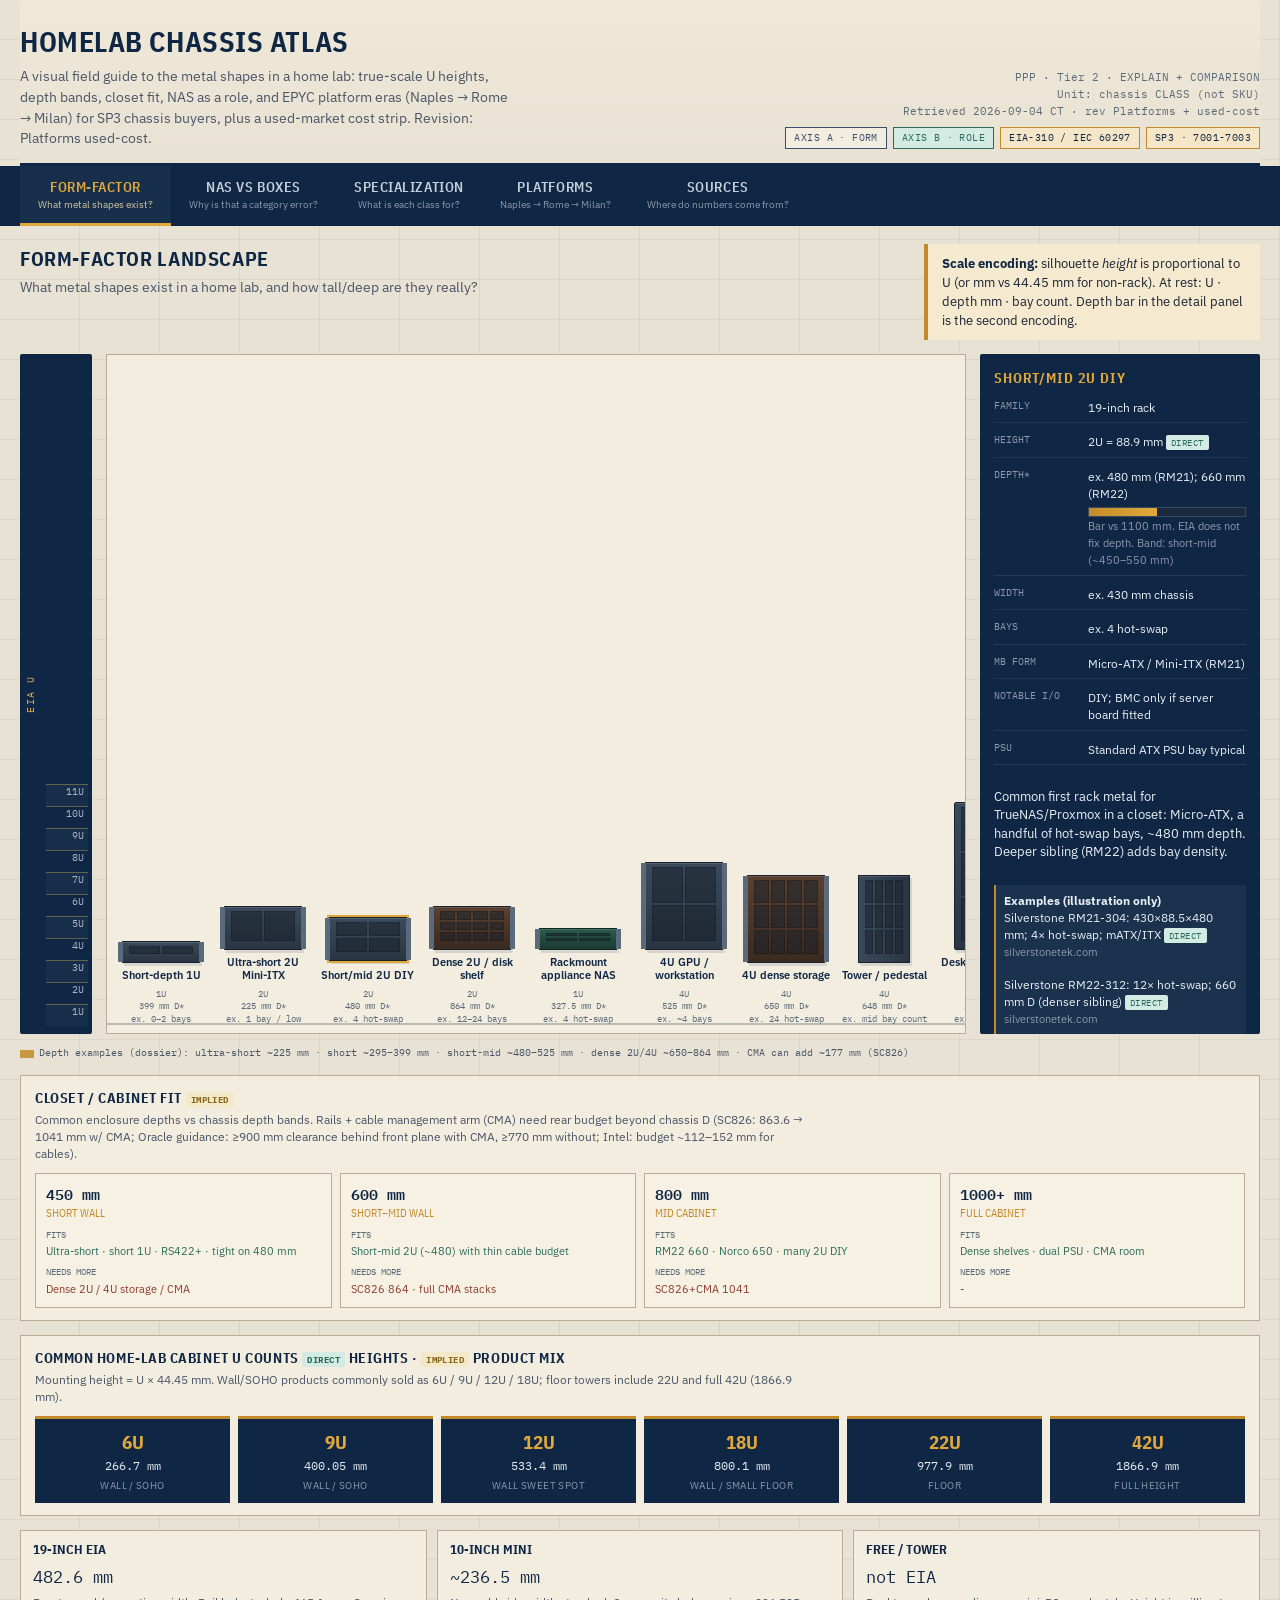
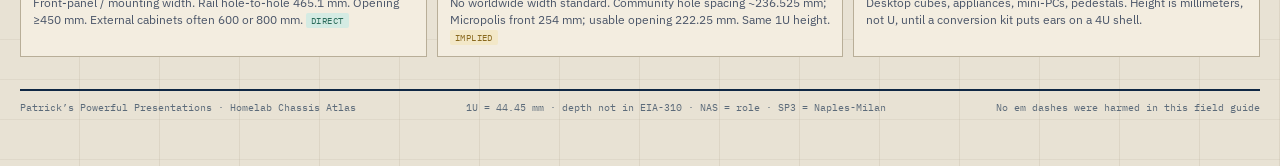
==== homelab-chassis-atlas/index.html @ e45b8fe6 "Publish Homelab Chassis Atlas and EPYC RAM configurator as static sites." ====
<!DOCTYPE html>
<html lang="en">
<head>
  <meta charset="utf-8" />
  <meta name="viewport" content="width=device-width, initial-scale=1" />
  <title>Homelab Chassis Atlas · Form-factor field guide</title>
  <link rel="preconnect" href="https://fonts.googleapis.com" />
  <link rel="preconnect" href="https://fonts.gstatic.com" crossorigin />
  <link href="https://fonts.googleapis.com/css2?family=IBM+Plex+Mono:wght@400;500&family=IBM+Plex+Sans+Condensed:wght@600;700&family=IBM+Plex+Sans:wght@400;500;600&display=swap" rel="stylesheet" />
  <link rel="stylesheet" href="css/atlas.css" />
</head>
<body>
  <div class="app">
    <header class="masthead">
      <div class="masthead-left">
        <h1>Homelab Chassis Atlas</h1>
        <p class="deck">A visual field guide to the metal shapes in a home lab: true-scale U heights, depth bands, closet fit, NAS as a role, and EPYC platform eras (Naples → Rome → Milan) for SP3 chassis buyers, plus a used-market cost strip. Revision: Platforms used-cost.</p>
      </div>
      <div class="masthead-meta">
        PPP · Tier 2 · EXPLAIN + COMPARISON<br />
        Unit: chassis CLASS (not SKU)<br />
        Retrieved 2026-09-04 CT · rev Platforms + used-cost
        <div class="badge-row">
          <span class="pill form">Axis A · form</span>
          <span class="pill role">Axis B · role</span>
          <span class="pill brass">EIA-310 / IEC 60297</span>
          <span class="pill brass">SP3 · 7001-7003</span>
        </div>
      </div>
    </header>

    <nav class="tabs" role="tablist" aria-label="Atlas pages">
      <button type="button" data-page="formfactor" class="active" role="tab">Form-factor
        <span class="tab-q">What metal shapes exist?</span>
      </button>
      <button type="button" data-page="nas" role="tab">NAS vs boxes
        <span class="tab-q">Why is that a category error?</span>
      </button>
      <button type="button" data-page="matrix" role="tab">Specialization
        <span class="tab-q">What is each class for?</span>
      </button>
      <button type="button" data-page="platforms" role="tab">Platforms
        <span class="tab-q">Naples → Rome → Milan?</span>
      </button>
      <button type="button" data-page="sources" role="tab">Sources
        <span class="tab-q">Where do numbers come from?</span>
      </button>
    </nav>

    <!-- PAGE 1 -->
    <section class="page active" id="page-formfactor" role="tabpanel">
      <div class="page-header">
        <div>
          <h2>Form-factor landscape</h2>
          <p class="question">What metal shapes exist in a home lab, and how tall/deep are they really?</p>
        </div>
        <div class="callout">
          <strong>Scale encoding:</strong> silhouette <em>height</em> is proportional to U (or mm vs 44.45 mm for non-rack). At rest: U · depth mm · bay count. Depth bar in the detail panel is the second encoding.
        </div>
      </div>

      <div class="landscape">
        <aside class="ruler" aria-label="EIA rack unit ruler">
          <div class="title">EIA U</div>
          <div class="ruler-ticks" id="ruler-ticks"></div>
        </aside>
        <div class="silhouettes" id="silhouettes" aria-label="Chassis class silhouettes"></div>
        <aside class="side-panel" id="detail-panel">
          <h3>Select a class</h3>
          <p class="hint">Click a silhouette. Hover adds encoding notes without restating the label.</p>
        </aside>
      </div>

      <div class="depth-legend">
        <span>Depth examples (dossier): ultra-short ~225 mm · short ~295–399 mm · short-mid ~480–525 mm · dense 2U/4U ~650–864 mm · CMA can add ~177 mm (SC826)</span>
      </div>

      <div class="strip-block">
        <h3 class="strip-title">Closet / cabinet fit <span class="tier implied">implied</span></h3>
        <p class="strip-lead">Common enclosure depths vs chassis depth bands. Rails + cable management arm (CMA) need rear budget beyond chassis D (SC826: 863.6 → 1041 mm w/ CMA; Oracle guidance: ≥900 mm clearance behind front plane with CMA, ≥770 mm without; Intel: budget ~112–152 mm for cables).</p>
        <div class="fit-strip" id="cabinet-fit-strip"></div>
      </div>

      <div class="strip-block">
        <h3 class="strip-title">Common home-lab cabinet U counts <span class="tier direct">direct</span> heights · <span class="tier implied">implied</span> product mix</h3>
        <p class="strip-lead">Mounting height = U × 44.45 mm. Wall/SOHO products commonly sold as 6U / 9U / 12U / 18U; floor towers include 22U and full 42U (1866.9 mm).</p>
        <div class="cab-u-strip" id="cabinet-u-strip"></div>
      </div>

      <div class="width-strip">
        <div class="width-card">
          <h4>19-inch EIA</h4>
          <div class="num">482.6 mm</div>
          <p>Front-panel / mounting width. Rail hole-to-hole 465.1 mm. Opening ≥450 mm. External cabinets often 600 or 800 mm. <span class="tier direct">direct</span></p>
        </div>
        <div class="width-card">
          <h4>10-inch mini</h4>
          <div class="num">~236.5 mm</div>
          <p>No worldwide width standard. Community hole spacing ~236.525 mm; Micropolis front 254 mm; usable opening 222.25 mm. Same 1U height. <span class="tier implied">implied</span></p>
        </div>
        <div class="width-card">
          <h4>Free / tower</h4>
          <div class="num">not EIA</div>
          <p>Desktop cubes, appliances, mini-PCs, pedestals. Height is millimeters, not U, until a conversion kit puts ears on a 4U shell.</p>
        </div>
      </div>
    </section>

    <!-- PAGE 2 -->
    <section class="page" id="page-nas" role="tabpanel">
      <div class="page-header">
        <div>
          <h2>NAS vs other boxes</h2>
          <p class="question">Why is “NAS vs server” a category error if you only look at the case?</p>
        </div>
        <div class="callout warn">
          <strong>Mandatory split:</strong> NAS is a <em>role</em> (file service + often appliance OS + storage-first design). It is not a unique metal shape. Rackmount appliance NAS (Synology RS) is the form×role intersection that breaks naive taxonomies.
        </div>
      </div>

      <div class="nas-grid">
        <div class="axis-board">
          <h3>Two axes · form × role</h3>
          <div class="axis-legend">
            <span class="pill form">Form chips</span>
            <span class="pill role">Role chips (NAS)</span>
          </div>
          <div class="matrix-2d" aria-label="Form by role grid">
            <div class="corner"></div>
            <div class="colhead">Storage role</div>
            <div class="colhead">Compute / VM</div>
            <div class="colhead">Network appl.</div>
            <div class="colhead">GPU / lab</div>

            <div class="rowhead">Desktop appliance</div>
            <div class="cell">
              <span class="chip" data-hover="<h4>Synology / QNAP-class</h4>Appliance OS on vendor desktop metal. DS423+ 166×199×223 mm; TS-464 165×170×226.5 mm.<div class='src'>Synology; QNAP · documented</div>">DS423+ / TS-464</span>
            </div>
            <div class="cell"><span class="chip metal">rare / limited</span></div>
            <div class="cell"><span class="chip metal">vendor apps</span></div>
            <div class="cell"><span class="chip metal">usually no</span></div>

            <div class="rowhead">Desktop DIY case</div>
            <div class="cell">
              <span class="chip" data-hover="<h4>Jonsbo / Node</h4>DIY case marketed for NAS bay counts; OS is yours.<div class='src'>jonsbo.com; Fractal Node 804 · documented</div>">Jonsbo N3 / Node 804</span>
            </div>
            <div class="cell"><span class="chip metal">light Proxmox</span></div>
            <div class="cell"><span class="chip metal">possible</span></div>
            <div class="cell"><span class="chip metal">LP GPU maybe</span></div>

            <div class="rowhead">Rack appliance</div>
            <div class="cell">
              <span class="chip" data-hover="<h4>Synology RS422+</h4>1U rack metal + DSM. 44×478×327.5 mm; 4 bay; 28.5 dB(A). Form×role intersection.<div class='src'>synology.com RS422+ · documented</div>">RS422+ 1U DSM</span>
            </div>
            <div class="cell"><span class="chip metal">light VMs on DSM</span></div>
            <div class="cell"><span class="chip metal">vendor apps</span></div>
            <div class="cell"><span class="chip metal">no</span></div>

            <div class="rowhead">2U rack / shelf</div>
            <div class="cell">
              <span class="chip" data-hover="<h4>2U as NAS</h4>TrueNAS on RM21-class or SC826-class metal. Still a NAS role.<div class='src'>Silverstone; Supermicro JBOD · documented</div>">TrueNAS on 2U / JBOD</span>
            </div>
            <div class="cell"><span class="chip metal">Proxmox host</span></div>
            <div class="cell"><span class="chip metal">firewall VM</span></div>
            <div class="cell"><span class="chip metal">limited in 2U</span></div>

            <div class="rowhead">4U / tower</div>
            <div class="cell"><span class="chip">DIY NAS + disks</span></div>
            <div class="cell"><span class="chip metal">homelab hypervisor</span></div>
            <div class="cell"><span class="chip metal">mixed</span></div>
            <div class="cell"><span class="chip metal">GPU workstation</span></div>
          </div>
          <p style="margin:10px 0 0;font-size:0.78rem;color:var(--ink-muted)">Reading left-to-right is role; top-to-bottom is metal. Green chips mark the NAS role on desktop appliance, DIY cube, rack appliance, and 2U shelf.</p>
        </div>

        <div>
          <div class="trait-cols three">
            <div class="trait-list appliance">
              <h4>Appliance / storage-first</h4>
              <ul>
                <li><span><strong>Vendor OS</strong>: DSM, QTS, TOS locked to SKU</span><span class="tier direct">direct</span></li>
                <li><span><strong>Bay-first SKU</strong>: marketed by drive count</span><span class="tier direct">direct</span></li>
                <li><span><strong>Quiet desktop target</strong>: vendor dB(A) on datasheets</span><span class="tier direct">direct</span></li>
                <li><span><strong>Limited CPU / PCIe</strong>: vs open DIY boards</span><span class="tier implied">implied</span></li>
                <li><span><strong>Turnkey apps / relay</strong>: vendor remote access</span><span class="tier direct">direct</span></li>
              </ul>
            </div>
            <div class="trait-list server">
              <h4>Server-box traits</h4>
              <ul>
                <li><span><strong>IPMI / BMC</strong>: out-of-band power/console</span><span class="tier direct">direct</span></li>
                <li><span><strong>ECC options</strong>: server memory paths</span><span class="tier implied">implied</span></li>
                <li><span><strong>Open PCIe</strong>: HBA, NIC, GPU choice</span><span class="tier direct">direct</span></li>
                <li><span><strong>Hot-swap backplanes</strong>: tray + expander metal</span><span class="tier direct">direct</span></li>
                <li><span><strong>Dual / redundant PSU</strong>: enterprise shelves</span><span class="tier direct">direct</span></li>
              </ul>
            </div>
            <div class="trait-list hybrid">
              <h4>Hybrid / breaks the model</h4>
              <ul>
                <li><span><strong>Rackmount appliance NAS</strong>: RS422+: 1U + DSM</span><span class="tier direct">direct</span></li>
                <li><span><strong>JBOD</strong>: enclosure without compute host</span><span class="tier direct">direct</span></li>
                <li><span><strong>Server used as NAS</strong>: TrueNAS on RM21 / SC826</span><span class="tier direct">direct</span></li>
                <li><span><strong>Hot-swap on both sides</strong>: trays ≠ role</span><span class="tier implied">implied</span></li>
              </ul>
            </div>
          </div>
          <p style="font-size:0.8rem;margin:10px 0 0;color:var(--ink-muted)">A box can mix traits. Hot-swap trays appear on Synology desktops, RS units, and Supermicro shelves. IPMI does not appear on most appliance NAS.</p>
        </div>
      </div>

      <div class="overlap-examples four">
        <div class="ex">
          <h4>Appliance desktop</h4>
          <p>Synology DS423+ 166×199×223 mm · 4 bay · 19.8 dB(A). QNAP TS-464 165×170×226.5 mm · 4 bay. TerraMaster F4-423 227×225×136 mm · 27.4 dB(A).</p>
        </div>
        <div class="ex">
          <h4>DIY cube</h4>
          <p>Jonsbo N3 233×262×298 mm · 8×3.5. Same NAS <em>role</em> as Synology; different OS and expandability.</p>
        </div>
        <div class="ex">
          <h4>Rack appliance</h4>
          <p>Synology RS422+ 44×478×327.5 mm · 1U · 4 bay · 28.5 dB(A) · 37.93/13.43 W. Rack metal + appliance OS.</p>
        </div>
        <div class="ex">
          <h4>Rack DIY / shelf</h4>
          <p>RM21-304 430×88.5×480 mm · 4 bay. SC826 JBOD 89×437×863.6 mm · 24 bay (1041 w/ CMA). Server metal wearing a storage role.</p>
        </div>
      </div>

      <div class="decision-tree" aria-label="Interpretation decision tree">
        <div class="dt-label">INTERPRETATION LAYER · not evidence</div>
        <h3>Decision tree · “I need file service”</h3>
        <div class="dt-flow">
          <div class="dt-node root">I need file service</div>
          <div class="dt-branch">
            <div class="dt-col">
              <div class="dt-edge">Want turnkey OS / apps</div>
              <div class="dt-node">Appliance path</div>
              <div class="dt-edge">Desktop quiet?</div>
              <div class="dt-leaf">DS / TS / F4 class<br/><span>low dB(A) vendor targets</span></div>
              <div class="dt-edge">Need 19" rack ears?</div>
              <div class="dt-leaf">RS-class rack appliance<br/><span>ex. RS422+ ~328 mm D</span></div>
            </div>
            <div class="dt-col">
              <div class="dt-edge">Want DIY OS (TrueNAS / Unraid / OMV)</div>
              <div class="dt-node">Pick metal by constraints</div>
              <div class="dt-edge">Living space · noise</div>
              <div class="dt-leaf">Jonsbo / Node / tower<br/><span>avoid thin 1U screamers</span></div>
              <div class="dt-edge">Closet depth · bays</div>
              <div class="dt-leaf">Short 2U (~480) or dense 2U/4U<br/><span>match cabinet 450/600/800/1000+</span></div>
            </div>
          </div>
        </div>
      </div>

      <div class="mechanisms">
        <div class="m"><strong>Key mechanism</strong>Role overlays form; axes must stay split or the matrix lies.</div>
        <div class="m"><strong>Load-bearing distinction</strong>Appliance OS + locked SKU vs DIY OS on commodity metal.</div>
        <div class="m"><strong>What breaks the model</strong>Rackmount appliance NAS; JBOD without compute; TrueNAS on quiet cubes.</div>
        <div class="m"><strong>Open questions</strong>Hybrid appliance-DIY firmware; class wattages (left unknown where unsourced).</div>
      </div>
    </section>

    <!-- PAGE 3 -->
    <section class="page" id="page-matrix" role="tabpanel">
      <div class="page-header">
        <div>
          <h2>Specialization matrix</h2>
          <p class="question">What is each class for? Pin one class; cells highlight ordinal deltas. Secondary line = example depth mm + bay count.</p>
        </div>
        <div class="callout">
          Columns are comparable across classes. Green = higher than pin; rose = lower. Vendor dB(A)/W only where datasheet-stated (appliance rows). Other noise/power stay ordinal or unknown.
        </div>
      </div>

      <div class="matrix-controls">
        <label for="pin-select">Pin reference class</label>
        <select id="pin-select" aria-label="Pin a chassis class"></select>
        <span class="pill brass">Default pin: short/mid 2U DIY</span>
        <span style="font-size:0.75rem;color:var(--ink-muted)">Hover a cell for the delta note. Secondary mm/bays are example SKUs, not averages.</span>
      </div>

      <div class="matrix-wrap">
        <table class="spec-matrix" aria-label="Specialization matrix">
          <thead>
            <tr>
              <th class="sticky-col">Class · depth* · bays</th>
              <th>Drive density</th>
              <th>Compute / GPU</th>
              <th>Noise / power (room)</th>
              <th>Remote mgmt</th>
              <th>Expandability</th>
              <th>Typical home-lab jobs</th>
            </tr>
          </thead>
          <tbody id="matrix-body"></tbody>
        </table>
      </div>

      <div class="start-strip">
        <h3>If you are doing X, start here</h3>
        <div class="note">INTERPRETATION LAYER · not evidence · opinionated strip grounded in the matrix above</div>
        <div class="grid">
          <div><strong>Quiet living-space files</strong>Appliance desktop or Jonsbo/Node DIY. Avoid thin 1U screamers (Uniqcli / Hardwarehoard / Level1).</div>
          <div><strong>Closet rack, first real server</strong>Short/mid 2U DIY (~480 mm) in a 6–12U short wall cabinet (450–600 mm).</div>
          <div><strong>Bulk disks / backup target</strong>Dense 2U shelf, 4U Norco-class, or RS appliance if you want DSM in-rack.</div>
          <div><strong>Local GPU / inference</strong>4U GPU/workstation class; verify card length vs depth.</div>
        </div>
      </div>
    </section>


    <!-- PAGE 5 · Platforms -->
    <section class="page" id="page-platforms" role="tabpanel">
      <div class="page-header">
        <div>
          <h2>EPYC platform eras</h2>
          <p class="question">What changed Naples → Rome → Milan for the metal, board, cooler, PSU, and dual-socket rack?</p>
        </div>
        <div class="callout">
          <strong>Chassis thesis:</strong> all three gens share socket <em>SP3</em>. Used 1U/2U Supermicro SP3 chassis stay useful across three CPU gens when the board BIOS supports the part. Rome→Milan is usually a CPU upgrade; Naples→Rome is the bigger platform jump.
        </div>
      </div>

      <div class="plat-callouts">
        <div class="plat-c key"><strong>Same socket SP3</strong>Naples · Rome · Milan = LGA 4094. One reason used SP3 racks keep working.</div>
        <div class="plat-c jump"><strong>Naples → Rome</strong>Bigger jump: PCIe 3.0→4.0, Zeppelin MCM → IOD+CCD, DDR4-2666/2 TB → DDR4-3200/4 TB class.</div>
        <div class="plat-c same"><strong>Rome → Milan</strong>Same platform plate: better Zen 3 cores/cache/IPC on the same board/cooler class (BIOS update).</div>
        <div class="plat-c next"><strong>After Milan</strong>Genoa (9004) breaks to <em>SP5</em> + DDR5 + PCIe 5.0. Different boards/coolers. Footnote only.</div>
      </div>

      <div class="strip-block">
        <h3 class="strip-title">Annotated timeline · platform plates <span class="tier direct">direct</span> socket/I/O · <span class="tier implied">implied</span> chassis reading</h3>
        <p class="strip-lead">Each plate is a generation, not a SKU bake-off. Hover a plate for chassis notes. Milan-X is a Milan cache variant on the same SP3 plate.</p>
        <div class="plat-timeline" id="plat-timeline" aria-label="EPYC generation timeline"></div>
        <div class="genoa-note" id="genoa-footnote">
          <span class="tag">WHAT COMES AFTER</span>
          <strong>Genoa · EPYC 9004 · SP5</strong>
          Socket break to LGA 6096. 12-channel DDR5 · 128× PCIe 5.0. SP3 coolers/boards do not carry forward. Not expanded into a full atlas here.
          <span class="tier direct">direct</span>
        </div>
      </div>

      <div class="page-header" style="margin-top:18px">
        <div>
          <h2 style="font-size:1.15rem">Generation comparison matrix</h2>
          <p class="question">Pin a reference generation. Cells highlight what differs for chassis buyers.</p>
        </div>
      </div>

      <div class="matrix-controls">
        <label for="plat-pin-select">Pin reference generation</label>
        <select id="plat-pin-select" aria-label="Pin an EPYC generation"></select>
        <span class="pill brass">Default pin: Rome (7002)</span>
        <span style="font-size:0.75rem;color:var(--ink-muted)">Hover a cell for delta vs pin + source tier. No invented benchmarks.</span>
      </div>

      <div class="matrix-wrap">
        <table class="spec-matrix plat-matrix" aria-label="EPYC generation comparison matrix">
          <thead>
            <tr>
              <th class="sticky-col">Dimension</th>
              <th data-gen="naples">Naples · 7001</th>
              <th data-gen="rome">Rome · 7002</th>
              <th data-gen="milan">Milan · 7003</th>
            </tr>
          </thead>
          <tbody id="plat-matrix-body"></tbody>
        </table>
      </div>

      <div class="chassis-impl">
        <h3>Chassis implications <span class="tier implied">implied</span> + sourced cooler dims</h3>
        <div class="impl-grid">
          <div class="impl">
            <h4>Cooler height (SP3)</h4>
            <p>Arctic Freezer 4U SP3: <strong>152 mm</strong> H, marketed for 4U, 300 W claim. Supermicro SNK-P0064AP4: 4U active, up to 280 W. AMD SP3 thermal guide reference heatsink mass &lt;450 g (OEM 1U/2U). Tall tower coolers used in homelab may exceed that mass. <span class="tier direct">direct</span></p>
          </div>
          <div class="impl">
            <h4>Board form</h4>
            <p>SP3 server boards are commonly EEB / proprietary. Dual-socket boards need two coolers and depth for DIMM banks + airflow. Same metal class for Rome and Milan. <span class="tier implied">implied</span></p>
          </div>
          <div class="impl">
            <h4>1U thermal pain</h4>
            <p>Short-depth 1U + high-TDP EPYC (Milan to 280 W) forces small high-RPM fans. Living-space noise risk matches the Form-factor 1U notes (Uniqcli / Hardwarehoard / Level1). Prefer 2U/4U for room-adjacent hosts. <span class="tier implied">implied</span></p>
          </div>
          <div class="impl">
            <h4>Used BIOS caveats</h4>
            <p>Socket continuity ≠ automatic CPU support. Example: Supermicro H12SSL-i listed Rome/Milan, not Naples. ASRock Rack ROMED8-2T cited as multi-gen with BIOS updates. Verify AGESA/BIOS before buying used SP3 boards for Milan. <span class="tier implied">implied</span></p>
          </div>
          <div class="impl">
            <h4>PSU / 2P</h4>
            <p>Non-P SKUs support 2P on all three gens; 2P spends 64 of 128 PCIe lanes on Infinity Fabric. System watts left <em>unknown</em> (not invented). Size PSU for CPU TDP + drives + NIC/GPU headroom. <span class="tier direct">direct</span> 2P · <span class="tier unknown">unknown</span> system W</p>
          </div>
          <div class="impl">
            <h4>Milan-X footnote</h4>
            <p>Milan-X (e.g. 7773X) adds 3D V-Cache on the Milan SP3 / DDR4 / PCIe 4.0 plate. Same chassis/board class; watch TDP (280 W on top SKUs). <span class="tier direct">direct</span></p>
          </div>
        </div>
      </div>


      <div class="used-cost" id="used-cost">
        <div class="page-header" style="margin-top:18px">
          <div>
            <h2 style="font-size:1.15rem">Used market cost</h2>
            <p class="question">What are live US-buyable asks for Naples / Rome / Milan tray CPUs today?</p>
          </div>
          <div class="callout">
            <strong>Snapshot:</strong> asking prices opened 2026-09-04 America/Chicago. Not sold comps. Shipping and tax excluded unless a listing showed ship. Every $ traces to dossier Live rows.
          </div>
        </div>

        <h3 class="strip-title">Generation bands <span class="tier direct">direct</span> from live samples</h3>
        <p class="strip-lead">Bar length encodes approximate ask magnitude (USD). Mid P-sku bands; outliers called out under the bars.</p>
        <div class="cost-bands" aria-label="Used ask bands by generation">
          <div class="cost-band naples">
            <div class="cb-label"><strong>Naples · 7001</strong><span>~$22–$300</span></div>
            <div class="cb-track"><div class="cb-fill" style="width:12%"></div></div>
            <div class="cb-meta">n=3 mid/low live · reseller high ~$599 separate</div>
          </div>
          <div class="cost-band rome">
            <div class="cb-label"><strong>Rome · 7002 mid P</strong><span>~$67–$375</span></div>
            <div class="cb-track"><div class="cb-fill" style="width:32%"></div></div>
            <div class="cb-meta">7302P/7402P · n=5 · 7742 typically ~$500–$700</div>
          </div>
          <div class="cost-band milan">
            <div class="cb-label"><strong>Milan · 7003 mid</strong><span>~$555–$1100</span></div>
            <div class="cb-track"><div class="cb-fill" style="width:85%"></div></div>
            <div class="cb-meta">7313P/7443P/7543P · n=5 · same SP3 plate premium</div>
          </div>
        </div>
        <p class="cost-scale">Scale reference: fill width ∝ upper band ask vs ~$1100 Milan ceiling used for alignment. Rome 7502P Newegg Like-New $2250.99 is an outlier (not drawn as typical).</p>

        <h3 class="strip-title" style="margin-top:16px">Live sample listings</h3>
        <div class="matrix-wrap">
          <table class="spec-matrix cost-table" aria-label="Live used EPYC asking prices">
            <thead>
              <tr>
                <th>Gen</th>
                <th>SKU</th>
                <th>Cond</th>
                <th>Ask</th>
                <th>Ship</th>
                <th>Source</th>
                <th>Listing</th>
                <th>Date</th>
              </tr>
            </thead>
            <tbody>
              <tr><td>Naples</td><td>7401P</td><td>New</td><td>$22</td><td>$50</td><td>ebay</td><td><a href="https://www.ebay.co.uk/itm/115389266785" target="_blank" rel="noopener">ebay.co.uk/itm/115389266785</a></td><td>2026-09-04</td></tr>
              <tr><td>Naples</td><td>7351</td><td>Used</td><td>£44.99 (~$58)</td><td>Free UK</td><td>ebay</td><td><a href="https://www.ebay.co.uk/itm/276390691263" target="_blank" rel="noopener">ebay.co.uk/itm/276390691263</a></td><td>2026-09-04</td></tr>
              <tr><td>Naples</td><td>7351P</td><td>Used Dell</td><td>$299.98</td><td>Free</td><td>ebay</td><td><a href="https://www.ebay.co.uk/itm/124826942159" target="_blank" rel="noopener">ebay.co.uk/itm/124826942159</a></td><td>2026-09-04</td></tr>
              <tr><td>Rome</td><td>7402P</td><td>Used</td><td>$67.20</td><td>n/a</td><td>reseller</td><td><a href="https://technologytraderz.com/buy-amd-epyc-rome-7402p-24-core-sp3-cpu-100-000000048-unlocked" target="_blank" rel="noopener">technologytraderz.com</a></td><td>2026-09-04</td></tr>
              <tr><td>Rome</td><td>7402P</td><td>Used</td><td>$169.88</td><td>$6.88</td><td>ebay</td><td><a href="https://www.ebay.co.uk/itm/406129439732" target="_blank" rel="noopener">ebay.co.uk/itm/406129439732</a></td><td>2026-09-04</td></tr>
              <tr><td>Rome</td><td>7302P</td><td>Used</td><td>$265.05</td><td>~$40–$80</td><td>ebay</td><td><a href="https://www.ebay.ca/itm/225671018740" target="_blank" rel="noopener">ebay.ca/itm/225671018740</a></td><td>2026-09-04</td></tr>
              <tr><td>Rome</td><td>7302P</td><td>Refurb</td><td>$374.99</td><td>Free</td><td>newegg</td><td><a href="https://www.newegg.com/p/1WK-0184-00023" target="_blank" rel="noopener">newegg.com/p/1WK-0184-00023</a></td><td>2026-09-04</td></tr>
              <tr><td>Rome</td><td>7742</td><td>Used</td><td>$699</td><td>Free / varies</td><td>ebay</td><td><a href="https://www.ebay.co.uk/itm/374069704624" target="_blank" rel="noopener">ebay.co.uk/itm/374069704624</a></td><td>2026-09-04</td></tr>
              <tr><td>Milan</td><td>7443P</td><td>Refurb unlocked</td><td>£450 (~$585)</td><td>Free</td><td>ebay</td><td><a href="https://www.ebay.co.uk/itm/127852034846" target="_blank" rel="noopener">ebay.co.uk/itm/127852034846</a></td><td>2026-09-04</td></tr>
              <tr><td>Milan</td><td>7313P</td><td>Opened</td><td>$555</td><td>Free</td><td>ebay</td><td><a href="https://www.ebay.co.uk/itm/116216118742" target="_blank" rel="noopener">ebay.co.uk/itm/116216118742</a></td><td>2026-09-04</td></tr>
              <tr><td>Milan</td><td>7443P</td><td>Used</td><td>$799</td><td>Free</td><td>amazon</td><td><a href="https://www.amazon.com/AMD-7443P-EPYCTM/dp/B0CGJTT6RK" target="_blank" rel="noopener">amazon.com/…/B0CGJTT6RK</a></td><td>2026-09-04</td></tr>
              <tr><td>Milan</td><td>7543P</td><td>Opened</td><td>EUR 979 (~$1070)</td><td>Free stated</td><td>ebay</td><td><a href="https://www.ebay.co.uk/itm/186193823093" target="_blank" rel="noopener">ebay.co.uk/itm/186193823093</a></td><td>2026-09-04</td></tr>
              <tr><td>Board</td><td>H11SSL-i</td><td>Used</td><td>$455.80</td><td>$4.99</td><td>ebay</td><td><a href="https://www.ebay.ca/itm/175283496122" target="_blank" rel="noopener">ebay.ca/itm/175283496122</a></td><td>2026-09-04</td></tr>
              <tr><td>Board</td><td>H12SSL-i</td><td>New</td><td>$850</td><td>Free</td><td>ebay</td><td><a href="https://www.ebay.co.uk/itm/335756645848" target="_blank" rel="noopener">ebay.co.uk/itm/335756645848</a></td><td>2026-09-04</td></tr>
              <tr><td>System</td><td>R6415+7351P</td><td>Refurb 1U</td><td>$1180.99</td><td>n/a</td><td>reseller</td><td><a href="https://serversuperstore.com/products/dell-poweredge-r6415-10-bay-nvme-amd-epyc-7351p-32-cpu-cores-128gb-ram-2x-drive-trays" target="_blank" rel="noopener">serversuperstore.com</a></td><td>2026-09-04</td></tr>
            </tbody>
          </table>
        </div>

        <div class="cost-interpret">
          <h3>Interpretation <span class="pill brass">labeled interpretation</span></h3>
          <div class="impl-grid">
            <div class="impl">
              <h4>Naples · cheap entry</h4>
              <p>Tray asks can be tens of dollars (China New 7401P $22) to low hundreds (US Dell-pull 7351P ~$300). Buys Zen 1 / PCIe 3.0 on SP3 metal. Check board BIOS if you hoped to climb to Milan later.</p>
            </div>
            <div class="impl">
              <h4>Rome · sweet spot PCIe 4</h4>
              <p>Mid P-skus (7302P/7402P) cluster roughly $67–$375 today. Same cooler/board class as Milan on many H12 boards, with PCIe 4.0. 7742 jumps to ~$500–$700 for 64 cores.</p>
            </div>
            <div class="impl">
              <h4>Milan · premium same SP3</h4>
              <p>Mid Milan asks ~$555–$1100. You pay for Zen 3 cores/cache/IPC on the <em>same</em> SP3 chassis plate, not a new socket. H12 / ROMED8-class BIOS required; H11 Naples boards often will not boot Milan.</p>
            </div>
            <div class="impl">
              <h4>Boards / systems</h4>
              <p>Used H11SSL-i ~$456; New H12SSL-i ask ~$850. Complete 1U systems (e.g. R6415+7351P ~$1181) are labeled <strong>system</strong>, not CPU. BIOS caveat beats a cheap CPU.</p>
            </div>
          </div>
          <p class="cost-disclaimer">Prices are <strong>asking</strong> snapshots from pages opened 2026-09-04, not guarantees of availability or sale price. Shipping/tax excluded unless shown on the listing. Vendor-lock (Dell/HPE) and phantom stock risk remain buyer checks.</p>
        </div>
      </div>

      <div class="mechanisms">
        <div class="m"><strong>Key mechanism</strong>SP3 continuity lets one chassis generation host three CPU eras when firmware allows.</div>
        <div class="m"><strong>Load-bearing distinction</strong>Naples→Rome = platform jump (PCIe/chiplets/mem). Rome→Milan = CPU plate on same metal.</div>
        <div class="m"><strong>What breaks the model</strong>Genoa/SP5; boards that never got Milan BIOS; 1U + 280 W in a living room.</div>
        <div class="m"><strong>Open questions</strong>IPC/SPEC numbers (blank); Milan universal max GiB; measured NUMA latency; system idle watts.</div>
      </div>
    </section>

    <!-- PAGE 4 -->
    <section class="page" id="page-sources" role="tabpanel">
      <div class="page-header">
        <div>
          <h2>Sources &amp; methodology</h2>
          <p class="question">Where did the millimeters and judgments come from?</p>
        </div>
      </div>

      <div class="sources-layout">
        <aside class="sources-nav">
          <h3>Confidence</h3>
          <ul>
            <li><span class="tier direct">direct</span> vendor/standard stated</li>
            <li><span class="tier implied">implied</span> corroborated signals</li>
            <li><span class="tier speculative">speculative</span> flagged or omitted</li>
            <li><span class="tier unknown">unknown</span> left blank</li>
          </ul>
          <h3 style="margin-top:14px">Split</h3>
          <ul>
            <li>Standards → knobs/limits</li>
            <li>Practitioners → taste/fit</li>
            <li>Vendor pages → example metal</li>
          </ul>
          <h3 style="margin-top:14px">Conflicts</h3>
          <ul>
            <li>10" hole spacing: Geerling 236.525 vs Logan 237 mm vs Micropolis opening 222.25 (opening ≠ holes)</li>
          </ul>
          <h3 style="margin-top:14px">Intermediates</h3>
          <ul>
            <li>_ppp/plan.md</li>
            <li>_ppp/dossier.md</li>
            <li>_ppp/verification.md</li>
          </ul>
        </aside>

        <div class="sources-main">
          <div class="method-box">
            <h3>Method</h3>
            <p>Search-verified on 2026-09-04 (revisions: thicken; Platforms/EPYC eras; used-market cost strip). Standards from secondary EIA-310 / IEC 60297 explanations. Example chassis from vendor pages/datasheets. EPYC platform facts from AMD datasheets/product pages, Wikipedia Epyc, ServeTheHome, Boston IT, Level1Techs. Practitioner judgment cited by name. Used-market asks recorded from opened listings (not invented). No invented CPU benchmarks. Decision tree and “start here” strip are interpretation, labeled as such.</p>
          </div>

          <table>
            <thead>
              <tr><th>Kind</th><th>Source</th><th>Used for</th><th>Tier</th></tr>
            </thead>
            <tbody>
              <tr>
                <td>Standard (secondary)</td>
                <td>payapress.com/standard-server-rack-dimensions/</td>
                <td>1U=44.45 mm; 19 in=482.6 mm; hole pattern; depth not standardized; 42U height</td>
                <td><span class="tier direct">direct</span></td>
              </tr>
              <tr>
                <td>Standard (secondary)</td>
                <td>ddbunlimited.com/accessories/racking-spec-layout/</td>
                <td>EIA hole spacing; opening 17.72 in; horizontal 18.312 in</td>
                <td><span class="tier direct">direct</span></td>
              </tr>
              <tr>
                <td>Vendor</td>
                <td>silverstonetek.com RM21-304 / RM22-312</td>
                <td>2U DIY depths 480 / 660 mm; bay counts 4 / 12</td>
                <td><span class="tier direct">direct</span></td>
              </tr>
              <tr>
                <td>Vendor</td>
                <td>supermicro.com CSE-826 JBOD</td>
                <td>2U 24-bay; 863.6 mm; 1041 w/ CMA; IPMI; dual PSU</td>
                <td><span class="tier direct">direct</span></td>
              </tr>
              <tr>
                <td>Vendor</td>
                <td>synology.com RS422+ (+ datasheet / HIG)</td>
                <td>1U rack appliance 44×478×327.5 mm; 4 bay; 28.5 dB(A); 37.93/13.43 W</td>
                <td><span class="tier direct">direct</span></td>
              </tr>
              <tr>
                <td>Vendor</td>
                <td>Synology DS423+ Data Sheet</td>
                <td>166×199×223 mm; 19.8 dB(A); 28.3/8.45 W</td>
                <td><span class="tier direct">direct</span></td>
              </tr>
              <tr>
                <td>Vendor</td>
                <td>qnap.com TS-464 specs</td>
                <td>165×170×226.5 mm; 4 bay; ~40.5 W typical op</td>
                <td><span class="tier direct">direct</span></td>
              </tr>
              <tr>
                <td>Vendor</td>
                <td>terra-master.com F4-423 specification</td>
                <td>227×225×136 mm; 27.4 dB(A); 35.2/13.9 W</td>
                <td><span class="tier direct">direct</span></td>
              </tr>
              <tr>
                <td>Vendor</td>
                <td>jonsbo.com N2 / N3 / N4</td>
                <td>Desktop DIY NAS dims and bay layouts</td>
                <td><span class="tier direct">direct</span></td>
              </tr>
              <tr>
                <td>Vendor</td>
                <td>Norco RPC-4224 PDF (sg-norco / norco.com.sg)</td>
                <td>4U 24-bay 430×650×176 mm</td>
                <td><span class="tier direct">direct</span></td>
              </tr>
              <tr>
                <td>Vendor</td>
                <td>streacom.com BC1 V2</td>
                <td>Named open-bench example 360×250×8 plate; assembled ~115 mm H</td>
                <td><span class="tier direct">direct</span></td>
              </tr>
              <tr>
                <td>Vendor</td>
                <td>Fractal Node 804; Intel NUC13 TPS; Genesys C452B</td>
                <td>Cube / mini-PC / 4U GPU examples</td>
                <td><span class="tier direct">direct</span></td>
              </tr>
              <tr>
                <td>Vendor / guide</td>
                <td>Oracle SPARC/Exalytics rack docs; Intel Server Rack Cabinet Compatibility Guide</td>
                <td>CMA/rear clearance (≥900 mm w/ CMA; ~112–152 mm cable budget)</td>
                <td><span class="tier direct">direct</span></td>
              </tr>
              <tr>
                <td>Practitioner / vendor catalog</td>
                <td>jama-net wall-mount enclosure guide; Server Room Environments U table; SecureGates; Cablify</td>
                <td>SOHO cabinet U mix 6/9/12/18; mounting heights</td>
                <td><span class="tier implied">implied</span></td>
              </tr>
              <tr>
                <td>Practitioner</td>
                <td>ServeTheHome SYS-112D / SYS-110A</td>
                <td>Short-depth 1U; IPMI as server trait</td>
                <td><span class="tier direct">direct</span></td>
              </tr>
              <tr>
                <td>Practitioner</td>
                <td>nascompares.com Synology DSM vs TrueNAS; RS422+ reveal</td>
                <td>Appliance vs DIY; rack appliance dims cross-check</td>
                <td><span class="tier direct">direct</span></td>
              </tr>
              <tr>
                <td>Practitioner</td>
                <td>getuniqcli.com tower-vs-rack-server-small-sites</td>
                <td>1U acoustics geometry; short wall 450–600 mm; 6–12U</td>
                <td><span class="tier implied">implied</span></td>
              </tr>
              <tr>
                <td>Practitioner</td>
                <td>hardwarehoard.com how-to-quiet-a-loud-server (2026)</td>
                <td>1U idle noise band claim; BMC/fan mechanism</td>
                <td><span class="tier implied">implied</span></td>
              </tr>
              <tr>
                <td>Practitioner</td>
                <td>forum.level1techs.com 1U servers are noisy…</td>
                <td>Operator: 1U often loud; dense 2U audible upstairs</td>
                <td><span class="tier implied">implied</span></td>
              </tr>
              <tr>
                <td>Practitioner</td>
                <td>forums.lawrencesystems.com 1U fan swap; TrueNAS vs Synology</td>
                <td>Desk-adjacent 1U noise; operator OS taste</td>
                <td><span class="tier implied">implied</span></td>
              </tr>
              <tr>
                <td>Practitioner</td>
                <td>github.com/geerlingguy/mini-rack; loganmarchione.com 2025-09-25</td>
                <td>10-inch hole spacing; measured centers</td>
                <td><span class="tier direct">direct</span></td>
              </tr>
              <tr>
                <td>Vendor (CPU)</td>
                <td>AMD EPYC 7003 Series Processors datasheet PDF</td>
                <td>Milan Zen 3; 8ch DDR4-3200; 128× PCIe 4.0; TDP rows (7443P 200 W; 75F3 280 W); Milan-X</td>
                <td><span class="tier direct">direct</span></td>
              </tr>
              <tr>
                <td>Vendor (CPU)</td>
                <td>amd.com EPYC 7002 series; WikiChip 7402P; Newegg 7302P listing</td>
                <td>Rome PCIe 4.0; DDR4-3200; ≤4 TB; 7302P 155 W; 7402P 180 W</td>
                <td><span class="tier direct">direct</span></td>
              </tr>
              <tr>
                <td>Vendor (CPU)</td>
                <td>AMD EPYC 7000 / Naples datasheet; AMD Memory Population Guidelines</td>
                <td>Naples 8ch DDR4-2666; ≤2 TB/socket; PCIe 3.0 ×128; TDP ~120-180 W</td>
                <td><span class="tier direct">direct</span></td>
              </tr>
              <tr>
                <td>Vendor / std</td>
                <td>Wikipedia Epyc; Wikipedia Socket SP5</td>
                <td>SP3 continuity Naples-Milan; Genoa SP5 break; 2P IF lane cost; package topologies</td>
                <td><span class="tier direct">direct</span></td>
              </tr>
              <tr>
                <td>Practitioner</td>
                <td>ServeTheHome AMD EPYC 7003 Milan; Boston IT Journey to Milan</td>
                <td>Milan SKU/TDP context; Rome→Milan BIOS path; SP3 upgrade narrative</td>
                <td><span class="tier direct">direct</span></td>
              </tr>
              <tr>
                <td>Practitioner</td>
                <td>Level1Techs EPYC Homelab / Milan workstation threads</td>
                <td>H12SSL-i Rome/Milan not Naples; ROMED8-2T multi-gen; cooler height/mass notes</td>
                <td><span class="tier implied">implied</span></td>
              </tr>
              <tr>
                <td>Vendor (cooler)</td>
                <td>arctic.de Freezer 4U SP3; AVADirect SNK-P0064AP4; AMD SP3 Thermal Design Guide 55423</td>
                <td>152 mm cooler H; 280 W active cooler; &lt;450 g reference heatsink mass</td>
                <td><span class="tier direct">direct</span></td>
              </tr>

              <tr>
                <td>Used market</td>
                <td>eBay.co.uk / eBay.ca item pages opened 2026-09-04 (Exa fetch)</td>
                <td>Live BIN asks: Naples 7401P/7351/7351P; Rome 7402P/7302P/7742; Milan 7313P/7443P/7543P; H11/H12 boards</td>
                <td><span class="tier direct">direct</span></td>
              </tr>
              <tr>
                <td>Used market</td>
                <td>Amazon B0CGJTT6RK; Newegg 1WK-0184-00023 / 2KY-003D-00018; technologytraderz; Flux IT; Server Superstore</td>
                <td>US/UK reseller asks for 7443P, 7302P, 7402P, R6415 system</td>
                <td><span class="tier direct">direct</span></td>
              </tr>
              <tr>
                <td>Failed / Dead</td>
                <td>eBay.com Playwright antibot; Bright Data unavailable; r/homelabsales empty; ended itm/115351710940, 357921961573, 196127327591; IT Creations qty 0</td>
                <td>Not used as Live band anchors</td>
                <td><span class="tier unknown">failed</span></td>
              </tr>
            </tbody>
          </table>

          <div class="unknowns">
            <h3>Left blank on purpose</h3>
            <ul>
              <li>Open-bench / test-frame <em>class</em> standard dimensions (named Streacom BC1 V2 is illustration only).</li>
              <li>Typical idle wattage by class (not invented; only vendor example watts shown).</li>
              <li>Sold comps / guaranteed street prices (asks only; snapshot disclaimer on Platforms).</li>
              <li>Verbatim EIA PDF clause numbers (secondary summaries used; marked).</li>
              <li>Non-appliance matrix rows: numeric dB(A)/W left unknown.</li>
              <li>EPYC IPC / SPEC / Cinebench scores (not invented).</li>
              <li>Per-SKU cTDP bands unless datasheet-stated; Milan single universal max GiB; SP3 system idle watts; measured NUMA latency.</li>
            </ul>
          </div>
        </div>
      </div>
    </section>

    <footer class="footer-bar">
      <span>Patrick’s Powerful Presentations · Homelab Chassis Atlas</span>
      <span>1U = 44.45 mm · depth not in EIA-310 · NAS = role · SP3 = Naples-Milan</span>
      <span>No em dashes were harmed in this field guide</span>
    </footer>
  </div>

  <div class="hover-panel" id="hover-panel" role="tooltip"></div>
  <script src="js/atlas.js"></script>
</body>
</html>
---- homelab-chassis-atlas/css/atlas.css ----
/* Homelab Chassis Atlas - engineering cutaway + EIA rack field guide */
:root {
  --paper: #e8e2d4;
  --paper-deep: #d9d0bc;
  --ink: #1a2332;
  --ink-muted: #4a5568;
  --navy: #0f2744;
  --navy-mid: #1a3a5c;
  --brass: #c48a2a;
  --brass-hot: #e0a83a;
  --steel: #5c6b7a;
  --steel-light: #8a97a5;
  --role: #2a6b5a;
  --role-soft: #d4ebe3;
  --form: #3d4f6f;
  --warn: #8b3a2a;
  --direct: #2a6b5a;
  --implied: #8a6a20;
  --spec: #6b4a6b;
  --unknown: #7a7a7a;
  --line: #b8ae98;
  --card: #f3ede0;
  --shadow: rgba(15, 39, 68, 0.12);
  --mono: "IBM Plex Mono", "Consolas", "Menlo", monospace;
  --sans: "IBM Plex Sans", "Segoe UI", system-ui, sans-serif;
  --display: "IBM Plex Sans Condensed", "Arial Narrow", "Segoe UI", sans-serif;
  --u-px: 22; /* 1U visual scale at rest; height encodes U */
}
*, *::before, *::after { box-sizing: border-box; }
html { font-size: 15px; }
body {
  margin: 0;
  background: var(--paper);
  color: var(--ink);
  font-family: var(--sans);
  line-height: 1.45;
  min-height: 100vh;
  background-image:
    linear-gradient(90deg, transparent 79px, rgba(184,174,152,0.25) 79px, rgba(184,174,152,0.25) 80px, transparent 80px),
    linear-gradient(transparent 39px, rgba(184,174,152,0.18) 39px, rgba(184,174,152,0.18) 40px, transparent 40px);
  background-size: 80px 40px;
}
a { color: var(--navy-mid); }
.app {
  max-width: 1560px;
  margin: 0 auto;
  padding: 0 20px 40px;
}
/* Masthead */
.masthead {
  display: grid;
  grid-template-columns: 1fr auto;
  gap: 16px;
  align-items: end;
  padding: 22px 0 14px;
  border-bottom: 3px solid var(--navy);
  margin-bottom: 0;
  background: linear-gradient(180deg, #efe8d8 0%, var(--paper) 100%);
}
.masthead-left h1 {
  font-family: var(--display);
  font-weight: 700;
  font-size: 1.85rem;
  letter-spacing: 0.02em;
  margin: 0 0 4px;
  color: var(--navy);
  text-transform: uppercase;
}
.masthead-left .deck {
  margin: 0;
  color: var(--ink-muted);
  max-width: 62ch;
  font-size: 0.95rem;
}
.masthead-meta {
  text-align: right;
  font-family: var(--mono);
  font-size: 0.72rem;
  color: var(--steel);
  line-height: 1.6;
}
.masthead-meta .badge-row { display: flex; gap: 6px; justify-content: flex-end; margin-top: 6px; }
.pill {
  display: inline-block;
  padding: 2px 8px;
  border: 1px solid var(--line);
  background: var(--card);
  font-family: var(--mono);
  font-size: 0.68rem;
  letter-spacing: 0.04em;
  text-transform: uppercase;
}
.pill.form { border-color: var(--form); color: var(--form); }
.pill.role { border-color: var(--role); color: var(--role); background: var(--role-soft); }
.pill.brass { border-color: var(--brass); color: var(--navy); background: #f5e6c8; }

/* Nav tabs */
.tabs {
  display: flex;
  gap: 0;
  border-bottom: 2px solid var(--navy);
  background: var(--navy);
  margin: 0 -20px;
  padding: 0 20px;
  position: sticky;
  top: 0;
  z-index: 40;
}
.tabs button {
  appearance: none;
  border: 0;
  background: transparent;
  color: #c5d0dc;
  font-family: var(--display);
  font-size: 0.92rem;
  font-weight: 600;
  letter-spacing: 0.04em;
  text-transform: uppercase;
  padding: 12px 18px;
  cursor: pointer;
  border-bottom: 3px solid transparent;
  margin-bottom: -2px;
}
.tabs button:hover { color: #fff; background: rgba(255,255,255,0.06); }
.tabs button.active {
  color: var(--brass-hot);
  border-bottom-color: var(--brass-hot);
  background: rgba(255,255,255,0.04);
}
.tabs .tab-q {
  display: block;
  font-family: var(--sans);
  font-weight: 400;
  font-size: 0.68rem;
  letter-spacing: 0;
  text-transform: none;
  color: #8a9aab;
  margin-top: 2px;
}
.tabs button.active .tab-q { color: #d4c4a0; }

/* Pages */
.page { display: none; padding: 18px 0 8px; }
.page.active { display: block; }
.page-header {
  display: grid;
  grid-template-columns: 1fr auto;
  gap: 12px;
  align-items: start;
  margin-bottom: 14px;
}
.page-header h2 {
  font-family: var(--display);
  font-size: 1.35rem;
  margin: 0 0 4px;
  color: var(--navy);
  text-transform: uppercase;
  letter-spacing: 0.03em;
}
.page-header .question {
  margin: 0;
  color: var(--ink-muted);
  font-size: 0.92rem;
}
.callout {
  border-left: 4px solid var(--brass);
  background: #f5e9d0;
  padding: 10px 14px;
  font-size: 0.88rem;
  max-width: 42ch;
}
.callout strong { color: var(--navy); }
.callout.warn { border-left-color: var(--warn); background: #f3e0d8; }

/* Tier marks */
.tier {
  font-family: var(--mono);
  font-size: 0.62rem;
  padding: 1px 5px;
  border-radius: 2px;
  text-transform: uppercase;
  letter-spacing: 0.05em;
  white-space: nowrap;
}
.tier.direct { background: #d4ebe3; color: var(--direct); }
.tier.implied { background: #f3e8c8; color: var(--implied); }
.tier.speculative { background: #eaddea; color: var(--spec); }
.tier.unknown { background: #e4e4e4; color: var(--unknown); }

/* Landscape layout */
.landscape {
  display: grid;
  grid-template-columns: 72px 1fr 280px;
  gap: 14px;
  min-height: 520px; max-height: 620px; overflow-y: auto;
}
.ruler {
  position: relative;
  background: var(--navy);
  color: #dce4ec;
  border-radius: 2px;
  padding: 8px 4px;
  font-family: var(--mono);
  font-size: 0.65rem;
}
.ruler .title {
  writing-mode: vertical-rl;
  transform: rotate(180deg);
  position: absolute;
  left: 4px;
  top: 50%;
  translate: 0 -50%;
  letter-spacing: 0.15em;
  color: var(--brass-hot);
  text-transform: uppercase;
}
.ruler-ticks {
  margin-left: 22px;
  display: flex;
  flex-direction: column-reverse;
  height: 100%;
  min-height: 484px; /* 11U * 44 visual */
}
.ruler-ticks .tick {
  height: calc(var(--u-px) * 1px);
  border-top: 1px solid rgba(192,160,80,0.45);
  display: flex;
  align-items: flex-start;
  justify-content: flex-end;
  padding-right: 4px;
  color: #a8b8c8;
}
.ruler-ticks .tick:nth-child(odd) { background: rgba(255,255,255,0.03); }
.silhouettes {
  display: flex;
  align-items: flex-end;
  gap: 10px;
  padding: 12px 10px 8px;
  background: var(--card);
  border: 1px solid var(--line);
  overflow-x: auto;
  position: relative;
}
.silhouettes::before {
  content: "";
  position: absolute;
  left: 0; right: 0; bottom: 8px;
  height: 2px;
  background: var(--navy);
  opacity: 0.25;
  pointer-events: none;
}
.chassis {
  flex: 0 0 auto;
  display: flex;
  flex-direction: column;
  align-items: center;
  gap: 6px;
  cursor: pointer;
  min-width: 88px;
  position: relative;
}
.chassis .body {
  width: 78px;
  background: linear-gradient(180deg, #3a4a5c 0%, #2a3544 100%);
  border: 1px solid #1a222c;
  box-shadow: inset 0 1px 0 rgba(255,255,255,0.12), 2px 3px 0 var(--shadow);
  position: relative;
  transition: outline 0.12s, transform 0.12s;
}
.chassis:hover .body, .chassis.selected .body {
  outline: 2px solid var(--brass-hot);
  transform: translateY(-2px);
}
.chassis .body .bay-grid {
  position: absolute;
  inset: 4px 6px 8px;
  display: grid;
  gap: 2px;
  opacity: 0.55;
}
.chassis .body .bay {
  background: #1a222c;
  border: 1px solid #0d1218;
}
.chassis .body .ear-l, .chassis .body .ear-r {
  position: absolute;
  top: 0; bottom: 0;
  width: 5px;
  background: #5a6a7a;
}
.chassis .body .ear-l { left: -5px; }
.chassis .body .ear-r { right: -5px; }
.chassis.no-ears .body .ear-l,
.chassis.no-ears .body .ear-r { display: none; }
.chassis .label {
  text-align: center;
  font-size: 0.72rem;
  font-weight: 600;
  color: var(--navy);
  max-width: 96px;
  line-height: 1.2;
}
.chassis .meta {
  font-family: var(--mono);
  font-size: 0.62rem;
  color: var(--steel);
  text-align: center;
}
.chassis.ten .body { background: linear-gradient(180deg, #4a5a48 0%, #2e3a2c 100%); width: 48px; }
.chassis.tower .body { width: 52px; background: linear-gradient(90deg, #3a4a5c, #2a3544); }
.chassis.desktop .body { width: 64px; border-radius: 2px; }
.chassis.minipc .body { width: 36px; background: #4a5564; }
.chassis.shelf .body { background: linear-gradient(180deg, #5a4030 0%, #3a2a20 100%); }
.chassis.open .body {
  background: repeating-linear-gradient(90deg, #3a4a5c 0 6px, transparent 6px 10px);
  border-style: dashed;
}

.side-panel {
  background: var(--navy);
  color: #e8eef4;
  padding: 14px;
  border-radius: 2px;
  font-size: 0.85rem;
  display: flex;
  flex-direction: column;
  gap: 10px;
  min-height: 520px; max-height: 620px; overflow-y: auto;
}
.side-panel h3 {
  margin: 0;
  font-family: var(--display);
  text-transform: uppercase;
  letter-spacing: 0.06em;
  color: var(--brass-hot);
  font-size: 0.95rem;
}
.side-panel .dim-row {
  display: grid;
  grid-template-columns: 88px 1fr;
  gap: 6px;
  font-size: 0.8rem;
  border-bottom: 1px solid rgba(255,255,255,0.08);
  padding-bottom: 6px;
}
.side-panel .dim-row .k { color: #8a9aab; font-family: var(--mono); font-size: 0.68rem; text-transform: uppercase; }
.side-panel .depth-bar {
  height: 10px;
  background: #1a2a3c;
  border: 1px solid #3a4a5c;
  position: relative;
  margin-top: 4px;
}
.side-panel .depth-bar .fill {
  height: 100%;
  background: linear-gradient(90deg, var(--brass), var(--brass-hot));
}
.side-panel .hint { color: #8a9aab; font-size: 0.75rem; }
.side-panel .example {
  background: rgba(255,255,255,0.05);
  padding: 8px;
  border-left: 2px solid var(--brass);
  font-size: 0.78rem;
}
.depth-legend {
  display: flex;
  gap: 14px;
  flex-wrap: wrap;
  margin: 12px 0 4px;
  font-family: var(--mono);
  font-size: 0.68rem;
  color: var(--ink-muted);
}
.depth-legend span::before {
  content: "";
  display: inline-block;
  width: 14px;
  height: 8px;
  margin-right: 5px;
  vertical-align: middle;
  background: var(--brass);
  opacity: 0.85;
}

/* Width family strip */
.width-strip {
  display: grid;
  grid-template-columns: repeat(3, 1fr);
  gap: 10px;
  margin-top: 14px;
}
.width-card {
  background: var(--card);
  border: 1px solid var(--line);
  padding: 10px 12px;
}
.width-card h4 {
  margin: 0 0 6px;
  font-family: var(--display);
  text-transform: uppercase;
  font-size: 0.85rem;
  color: var(--navy);
}
.width-card p { margin: 0; font-size: 0.8rem; color: var(--ink-muted); }
.width-card .num {
  font-family: var(--mono);
  font-size: 1.1rem;
  color: var(--navy);
  margin: 4px 0;
}

/* NAS page */
.nas-grid {
  display: grid;
  grid-template-columns: 1.1fr 1fr;
  gap: 14px;
}
.axis-board {
  background: var(--card);
  border: 1px solid var(--line);
  padding: 12px;
}
.axis-board h3 {
  margin: 0 0 10px;
  font-family: var(--display);
  text-transform: uppercase;
  font-size: 0.95rem;
  color: var(--navy);
}
.axis-legend {
  display: flex;
  gap: 10px;
  margin-bottom: 10px;
  font-size: 0.75rem;
}
.matrix-2d {
  display: grid;
  grid-template-columns: 100px repeat(4, 1fr);
  gap: 4px;
  font-size: 0.72rem;
}
.matrix-2d .corner { }
.matrix-2d .colhead, .matrix-2d .rowhead {
  font-family: var(--mono);
  font-size: 0.62rem;
  text-transform: uppercase;
  color: var(--steel);
  padding: 4px;
  text-align: center;
}
.matrix-2d .rowhead { text-align: right; padding-right: 6px; }
.matrix-2d .cell {
  background: #efe8d8;
  border: 1px solid var(--line);
  min-height: 52px;
  padding: 4px;
  position: relative;
}
.matrix-2d .chip {
  display: inline-block;
  background: var(--role-soft);
  border: 1px solid var(--role);
  color: var(--role);
  padding: 1px 5px;
  margin: 1px;
  font-size: 0.65rem;
  cursor: default;
}
.matrix-2d .chip.metal {
  background: #dce4f0;
  border-color: var(--form);
  color: var(--form);
}
.trait-cols {
  display: grid;
  grid-template-columns: 1fr 1fr;
  gap: 10px;
}
.trait-list {
  background: var(--card);
  border: 1px solid var(--line);
  padding: 10px 12px;
}
.trait-list h4 {
  margin: 0 0 8px;
  font-family: var(--display);
  text-transform: uppercase;
  font-size: 0.82rem;
}
.trait-list.appliance h4 { color: var(--role); }
.trait-list.server h4 { color: var(--form); }
.trait-list ul { margin: 0; padding: 0; list-style: none; }
.trait-list li {
  display: grid;
  grid-template-columns: 1fr auto;
  gap: 8px;
  padding: 5px 0;
  border-bottom: 1px solid var(--line);
  font-size: 0.8rem;
}
.overlap-examples {
  margin-top: 14px;
  display: grid;
  grid-template-columns: repeat(3, 1fr);
  gap: 10px;
}
.overlap-examples .ex {
  background: var(--navy);
  color: #e8eef4;
  padding: 12px;
  border-top: 3px solid var(--brass);
}
.overlap-examples .ex h4 {
  margin: 0 0 6px;
  color: var(--brass-hot);
  font-family: var(--display);
  text-transform: uppercase;
  font-size: 0.85rem;
}
.overlap-examples .ex p { margin: 0; font-size: 0.78rem; color: #c5d0dc; }
.mechanisms {
  margin-top: 14px;
  display: grid;
  grid-template-columns: repeat(4, 1fr);
  gap: 8px;
}
.mechanisms .m {
  background: var(--card);
  border: 1px solid var(--line);
  padding: 10px;
  font-size: 0.78rem;
}
.mechanisms .m strong {
  display: block;
  font-family: var(--display);
  text-transform: uppercase;
  font-size: 0.75rem;
  color: var(--navy);
  margin-bottom: 4px;
}

/* Matrix page */
.matrix-controls {
  display: flex;
  flex-wrap: wrap;
  gap: 10px;
  align-items: center;
  margin-bottom: 10px;
  padding: 8px 10px;
  background: var(--card);
  border: 1px solid var(--line);
}
.matrix-controls label {
  font-family: var(--mono);
  font-size: 0.7rem;
  text-transform: uppercase;
  color: var(--steel);
}
.matrix-controls select {
  font-family: var(--sans);
  font-size: 0.85rem;
  padding: 4px 8px;
  border: 1px solid var(--line);
  background: #fff;
}
.matrix-wrap {
  overflow: auto;
  border: 1px solid var(--line);
  background: var(--card);
  max-height: 560px;
}
table.spec-matrix {
  width: 100%;
  border-collapse: collapse;
  font-size: 0.8rem;
}
table.spec-matrix th, table.spec-matrix td {
  border-bottom: 1px solid var(--line);
  padding: 8px 10px;
  text-align: left;
  vertical-align: top;
}
table.spec-matrix thead th {
  position: sticky;
  top: 0;
  background: var(--navy);
  color: #e8eef4;
  font-family: var(--display);
  font-weight: 600;
  text-transform: uppercase;
  letter-spacing: 0.04em;
  font-size: 0.72rem;
  z-index: 2;
}
table.spec-matrix th.sticky-col, table.spec-matrix td.sticky-col {
  position: sticky;
  left: 0;
  background: #efe8d8;
  z-index: 1;
  font-weight: 600;
  min-width: 160px;
}
table.spec-matrix thead th.sticky-col {
  background: var(--navy-mid);
  z-index: 3;
}
table.spec-matrix tr:hover td { background: #f8f3e8; }
table.spec-matrix tr:hover td.sticky-col { background: #ebe3d0; }
table.spec-matrix td.diff-up { background: #d8ebe0 !important; font-weight: 600; }
table.spec-matrix td.diff-down { background: #f0ddd6 !important; }
table.spec-matrix td.diff-same { color: var(--steel); }
table.spec-matrix .lvl {
  font-family: var(--mono);
  font-size: 0.72rem;
}
.start-strip {
  margin-top: 14px;
  background: #1a2a22;
  color: #dce8e0;
  padding: 12px 14px;
  border-left: 4px solid var(--brass);
}
.start-strip h3 {
  margin: 0 0 8px;
  font-family: var(--display);
  text-transform: uppercase;
  color: var(--brass-hot);
  font-size: 0.9rem;
}
.start-strip .note {
  font-size: 0.72rem;
  color: #8aa090;
  margin-bottom: 8px;
  font-family: var(--mono);
}
.start-strip .grid {
  display: grid;
  grid-template-columns: repeat(4, 1fr);
  gap: 8px;
}
.start-strip .grid div {
  background: rgba(255,255,255,0.05);
  padding: 8px;
  font-size: 0.78rem;
}
.start-strip .grid strong { display: block; color: #fff; margin-bottom: 2px; }

/* Sources */
.sources-layout {
  display: grid;
  grid-template-columns: 220px 1fr;
  gap: 14px;
}
.sources-nav {
  background: var(--navy);
  color: #c5d0dc;
  padding: 12px;
  font-size: 0.8rem;
}
.sources-nav h3 {
  margin: 0 0 8px;
  color: var(--brass-hot);
  font-family: var(--display);
  text-transform: uppercase;
  font-size: 0.85rem;
}
.sources-nav ul { margin: 0; padding: 0; list-style: none; }
.sources-nav li { padding: 4px 0; border-bottom: 1px solid rgba(255,255,255,0.08); }
.sources-main table {
  width: 100%;
  border-collapse: collapse;
  font-size: 0.78rem;
  background: var(--card);
}
.sources-main th, .sources-main td {
  border: 1px solid var(--line);
  padding: 6px 8px;
  vertical-align: top;
}
.sources-main th {
  background: var(--navy);
  color: #e8eef4;
  font-family: var(--display);
  text-transform: uppercase;
  font-size: 0.68rem;
}
.method-box {
  background: var(--card);
  border: 1px solid var(--line);
  padding: 12px;
  margin-bottom: 12px;
  font-size: 0.85rem;
}
.method-box h3 {
  margin: 0 0 6px;
  font-family: var(--display);
  text-transform: uppercase;
  color: var(--navy);
  font-size: 0.9rem;
}
.unknowns {
  background: #f3e0d8;
  border: 1px solid #d0a090;
  padding: 10px 12px;
  margin-top: 12px;
  font-size: 0.82rem;
}
.unknowns h3 { margin: 0 0 6px; color: var(--warn); font-family: var(--display); text-transform: uppercase; font-size: 0.85rem; }

/* Hover panel */
.hover-panel {
  position: fixed;
  z-index: 100;
  max-width: 320px;
  background: #0f1a28;
  color: #e8eef4;
  border: 1px solid var(--brass);
  padding: 10px 12px;
  font-size: 0.78rem;
  pointer-events: none;
  display: none;
  box-shadow: 0 8px 24px rgba(0,0,0,0.35);
}
.hover-panel.visible { display: block; }
.hover-panel h4 {
  margin: 0 0 6px;
  color: var(--brass-hot);
  font-family: var(--display);
  text-transform: uppercase;
  font-size: 0.8rem;
}
.hover-panel .src {
  margin-top: 6px;
  font-family: var(--mono);
  font-size: 0.65rem;
  color: #8a9aab;
}

.footer-bar {
  margin-top: 24px;
  padding: 10px 0;
  border-top: 2px solid var(--navy);
  font-family: var(--mono);
  font-size: 0.68rem;
  color: var(--steel);
  display: flex;
  justify-content: space-between;
  gap: 12px;
  flex-wrap: wrap;
}

@media (max-width: 1100px) {
  .landscape { grid-template-columns: 56px 1fr; }
  .side-panel { grid-column: 1 / -1; min-height: auto; }
  .nas-grid, .mechanisms, .overlap-examples, .start-strip .grid, .width-strip, .sources-layout {
    grid-template-columns: 1fr;
  }
  .tabs button { padding: 10px 10px; font-size: 0.8rem; }
}

/* --- Revision thicken: denser strips & panels --- */
.chassis .meta {
  line-height: 1.35;
  max-width: 100px;
}
.chassis.appliance-rack .body {
  background: linear-gradient(180deg, #2a5a4a 0%, #1a3a32 100%);
  border-color: #0d2820;
}
.side-panel { min-height: 560px; max-height: 680px; }
.landscape { min-height: 560px; max-height: 680px; }

.strip-block {
  margin-top: 14px;
  background: var(--card);
  border: 1px solid var(--line);
  padding: 12px 14px;
}
.strip-title {
  margin: 0 0 4px;
  font-family: var(--display);
  text-transform: uppercase;
  letter-spacing: 0.04em;
  font-size: 0.92rem;
  color: var(--navy);
}
.strip-lead {
  margin: 0 0 10px;
  font-size: 0.78rem;
  color: var(--ink-muted);
  max-width: 110ch;
}

.cab-u-strip {
  display: grid;
  grid-template-columns: repeat(6, 1fr);
  gap: 8px;
}
.cab-u {
  background: var(--navy);
  color: #e8eef4;
  padding: 10px 8px;
  text-align: center;
  border-top: 3px solid var(--brass);
}
.cab-u .u {
  font-family: var(--display);
  font-size: 1.25rem;
  font-weight: 700;
  color: var(--brass-hot);
}
.cab-u .mm {
  font-family: var(--mono);
  font-size: 0.78rem;
  margin-top: 2px;
}
.cab-u .n {
  font-size: 0.65rem;
  color: #8a9aab;
  margin-top: 4px;
  text-transform: uppercase;
  letter-spacing: 0.04em;
}

.fit-strip {
  display: grid;
  grid-template-columns: repeat(4, 1fr);
  gap: 8px;
}
.fit-card {
  border: 1px solid var(--line);
  background: #f7f1e4;
  padding: 10px;
  font-size: 0.75rem;
}
.fit-card .enc {
  font-family: var(--mono);
  font-size: 1rem;
  color: var(--navy);
  font-weight: 600;
}
.fit-card .lab {
  font-family: var(--display);
  text-transform: uppercase;
  font-size: 0.72rem;
  color: var(--brass);
  margin-bottom: 6px;
}
.fit-card .k {
  font-family: var(--mono);
  font-size: 0.62rem;
  text-transform: uppercase;
  color: var(--steel);
  display: block;
  margin-bottom: 2px;
}
.fit-card .ok { margin-bottom: 6px; color: var(--direct); }
.fit-card .no { color: var(--warn); }

.trait-cols.three {
  grid-template-columns: 1fr 1fr 1fr;
}
.trait-list.hybrid h4 { color: var(--warn); }
.trait-list li strong { color: var(--navy); }

.overlap-examples.four {
  grid-template-columns: repeat(4, 1fr);
}

.decision-tree {
  margin-top: 14px;
  background: #1a2a22;
  color: #dce8e0;
  padding: 14px 16px;
  border-left: 4px solid var(--brass);
}
.decision-tree .dt-label {
  font-family: var(--mono);
  font-size: 0.68rem;
  color: #8aa090;
  margin-bottom: 4px;
}
.decision-tree h3 {
  margin: 0 0 12px;
  font-family: var(--display);
  text-transform: uppercase;
  color: var(--brass-hot);
  font-size: 0.95rem;
}
.dt-flow { display: flex; flex-direction: column; gap: 10px; }
.dt-node {
  display: inline-block;
  background: rgba(255,255,255,0.08);
  border: 1px solid rgba(196,138,42,0.55);
  padding: 8px 12px;
  font-weight: 600;
  font-size: 0.85rem;
}
.dt-node.root { background: rgba(196,138,42,0.2); }
.dt-branch {
  display: grid;
  grid-template-columns: 1fr 1fr;
  gap: 14px;
}
.dt-col {
  display: flex;
  flex-direction: column;
  gap: 6px;
  padding: 10px;
  background: rgba(0,0,0,0.2);
  border: 1px dashed rgba(255,255,255,0.12);
}
.dt-edge {
  font-family: var(--mono);
  font-size: 0.68rem;
  color: #a8c0b0;
  padding-left: 4px;
}
.dt-leaf {
  background: rgba(42,107,90,0.35);
  border-left: 3px solid var(--role);
  padding: 8px 10px;
  font-size: 0.8rem;
}
.dt-leaf span {
  display: block;
  font-size: 0.7rem;
  color: #8aa090;
  margin-top: 2px;
  font-family: var(--mono);
}

.class-sec {
  font-family: var(--mono);
  font-size: 0.62rem;
  font-weight: 400;
  color: var(--steel);
  margin-top: 2px;
}
.num-line {
  font-family: var(--mono);
  font-size: 0.65rem;
  color: var(--navy);
  margin-top: 3px;
}
table.spec-matrix th.sticky-col, table.spec-matrix td.sticky-col {
  min-width: 190px;
}

@media (max-width: 1100px) {
  .cab-u-strip, .fit-strip, .trait-cols.three, .overlap-examples.four, .dt-branch {
    grid-template-columns: 1fr 1fr;
  }
}
@media (max-width: 700px) {
  .cab-u-strip, .fit-strip, .trait-cols.three, .overlap-examples.four, .dt-branch {
    grid-template-columns: 1fr;
  }
}

/* --- Platforms / EPYC eras --- */
.plat-callouts {
  display: grid;
  grid-template-columns: repeat(4, 1fr);
  gap: 10px;
  margin: 0 0 16px;
}
.plat-c {
  background: var(--card);
  border: 1px solid var(--line);
  border-top: 3px solid var(--steel);
  padding: 10px 12px;
  font-size: 0.78rem;
  color: var(--ink-muted);
  line-height: 1.35;
}
.plat-c strong {
  display: block;
  font-family: var(--display);
  text-transform: uppercase;
  font-size: 0.82rem;
  color: var(--navy);
  margin-bottom: 4px;
  letter-spacing: 0.03em;
}
.plat-c.key { border-top-color: var(--brass); }
.plat-c.jump { border-top-color: var(--warn); }
.plat-c.same { border-top-color: var(--role); }
.plat-c.next { border-top-color: var(--spec); background: #efe8f0; }

.plat-timeline {
  display: grid;
  grid-template-columns: 1fr auto 1fr auto 1fr;
  gap: 0;
  align-items: stretch;
  margin: 8px 0 12px;
}
.plat-plate {
  background: linear-gradient(165deg, #1a3a5c 0%, #0f2744 100%);
  color: #e8e2d4;
  border: 1px solid #2a4a6c;
  padding: 14px 14px 12px;
  position: relative;
  cursor: default;
  min-height: 168px;
  box-shadow: 0 2px 0 rgba(196,138,42,0.35);
}
.plat-plate .era {
  font-family: var(--mono);
  font-size: 0.65rem;
  color: var(--brass-hot);
  letter-spacing: 0.08em;
  text-transform: uppercase;
}
.plat-plate h4 {
  margin: 2px 0 8px;
  font-family: var(--display);
  font-size: 1.15rem;
  text-transform: uppercase;
  letter-spacing: 0.04em;
  color: #fff;
}
.plat-plate .facts {
  font-family: var(--mono);
  font-size: 0.68rem;
  line-height: 1.55;
  color: #b8c4d0;
}
.plat-plate .facts b { color: #f3ede0; font-weight: 500; }
.plat-plate .sock {
  margin-top: 10px;
  display: inline-block;
  font-family: var(--mono);
  font-size: 0.7rem;
  background: rgba(196,138,42,0.25);
  border: 1px solid rgba(196,138,42,0.55);
  color: var(--brass-hot);
  padding: 2px 8px;
}
.plat-plate.pinned {
  outline: 2px solid var(--brass-hot);
  outline-offset: 2px;
}
.plat-arrow {
  display: flex;
  align-items: center;
  justify-content: center;
  font-family: var(--mono);
  font-size: 0.65rem;
  color: var(--brass);
  padding: 0 6px;
  writing-mode: horizontal-tb;
  text-align: center;
  max-width: 72px;
  line-height: 1.3;
}
.plat-arrow span {
  background: var(--paper-deep);
  border: 1px dashed var(--brass);
  padding: 6px 4px;
}

.genoa-note {
  background: #2a2430;
  color: #d4c8d8;
  border-left: 4px solid var(--spec);
  padding: 10px 14px;
  font-size: 0.8rem;
  line-height: 1.4;
}
.genoa-note .tag {
  display: inline-block;
  font-family: var(--mono);
  font-size: 0.62rem;
  letter-spacing: 0.1em;
  color: #c9a0c9;
  margin-right: 8px;
}
.genoa-note strong { color: #f0e6f0; }

.chassis-impl {
  margin: 18px 0 12px;
  background: var(--card);
  border: 1px solid var(--line);
  padding: 14px 16px;
}
.chassis-impl h3 {
  margin: 0 0 10px;
  font-family: var(--display);
  text-transform: uppercase;
  color: var(--navy);
  font-size: 0.95rem;
}
.impl-grid {
  display: grid;
  grid-template-columns: repeat(3, 1fr);
  gap: 10px;
}
.impl {
  background: var(--paper);
  border: 1px solid var(--line);
  padding: 10px 12px;
}
.impl h4 {
  margin: 0 0 4px;
  font-family: var(--display);
  font-size: 0.82rem;
  text-transform: uppercase;
  color: var(--navy-mid);
}
.impl p {
  margin: 0;
  font-size: 0.76rem;
  color: var(--ink-muted);
  line-height: 1.4;
}
table.plat-matrix th[data-gen] {
  min-width: 160px;
}
table.plat-matrix td.dim-label {
  font-family: var(--display);
  font-weight: 600;
  text-transform: uppercase;
  font-size: 0.72rem;
  letter-spacing: 0.03em;
  color: var(--navy);
}
table.plat-matrix .cell-main {
  font-size: 0.78rem;
  line-height: 1.35;
}
table.plat-matrix .cell-sub {
  font-family: var(--mono);
  font-size: 0.62rem;
  color: var(--steel);
  margin-top: 3px;
}

@media (max-width: 1100px) {
  .plat-callouts, .impl-grid {
    grid-template-columns: 1fr 1fr;
  }
  .plat-timeline {
    grid-template-columns: 1fr;
  }
  .plat-arrow { max-width: none; padding: 8px 0; }
}
@media (max-width: 700px) {
  .plat-callouts, .impl-grid {
    grid-template-columns: 1fr;
  }
}


/* --- Used market cost strip (Platforms) --- */
.used-cost {
  margin-top: 8px;
  padding-top: 4px;
  border-top: 1px solid var(--line);
}
.cost-bands {
  display: flex;
  flex-direction: column;
  gap: 10px;
  margin: 10px 0 6px;
}
.cost-band {
  display: grid;
  grid-template-columns: minmax(160px, 220px) 1fr;
  grid-template-rows: auto auto;
  gap: 4px 14px;
  align-items: center;
}
.cost-band .cb-label {
  display: flex;
  flex-direction: column;
  gap: 2px;
  font-size: 0.82rem;
}
.cost-band .cb-label span {
  font-variant-numeric: tabular-nums;
  color: var(--ink-muted);
  font-size: 0.78rem;
}
.cost-band .cb-track {
  height: 18px;
  background: #e8e2d6;
  border-radius: 3px;
  overflow: hidden;
  border: 1px solid var(--line);
}
.cost-band .cb-fill {
  height: 100%;
  border-radius: 2px;
  min-width: 4px;
}
.cost-band.naples .cb-fill { background: linear-gradient(90deg, #8a7355, #b08968); }
.cost-band.rome .cb-fill { background: linear-gradient(90deg, #3d6b8a, #5a93b5); }
.cost-band.milan .cb-fill { background: linear-gradient(90deg, #6b4c7a, #9a6fb0); }
.cost-band .cb-meta {
  grid-column: 2;
  font-size: 0.72rem;
  color: var(--ink-muted);
}
.cost-scale {
  font-size: 0.72rem;
  color: var(--ink-muted);
  margin: 4px 0 8px;
}
.cost-table td, .cost-table th {
  font-size: 0.78rem;
  white-space: nowrap;
}
.cost-table td:nth-child(7) {
  white-space: normal;
  max-width: 220px;
  font-size: 0.72rem;
}
.cost-table a { color: var(--brass-deep, #6b5428); }
.cost-interpret {
  margin-top: 14px;
  padding: 12px 14px;
  background: #f7f3ea;
  border: 1px solid var(--line);
  border-radius: 6px;
}
.cost-interpret h3 {
  margin: 0 0 10px;
  font-size: 0.95rem;
}
.cost-disclaimer {
  margin: 12px 0 0;
  font-size: 0.75rem;
  color: var(--ink-muted);
  line-height: 1.45;
}
@media (max-width: 700px) {
  .cost-band {
    grid-template-columns: 1fr;
  }
  .cost-band .cb-meta { grid-column: 1; }
}
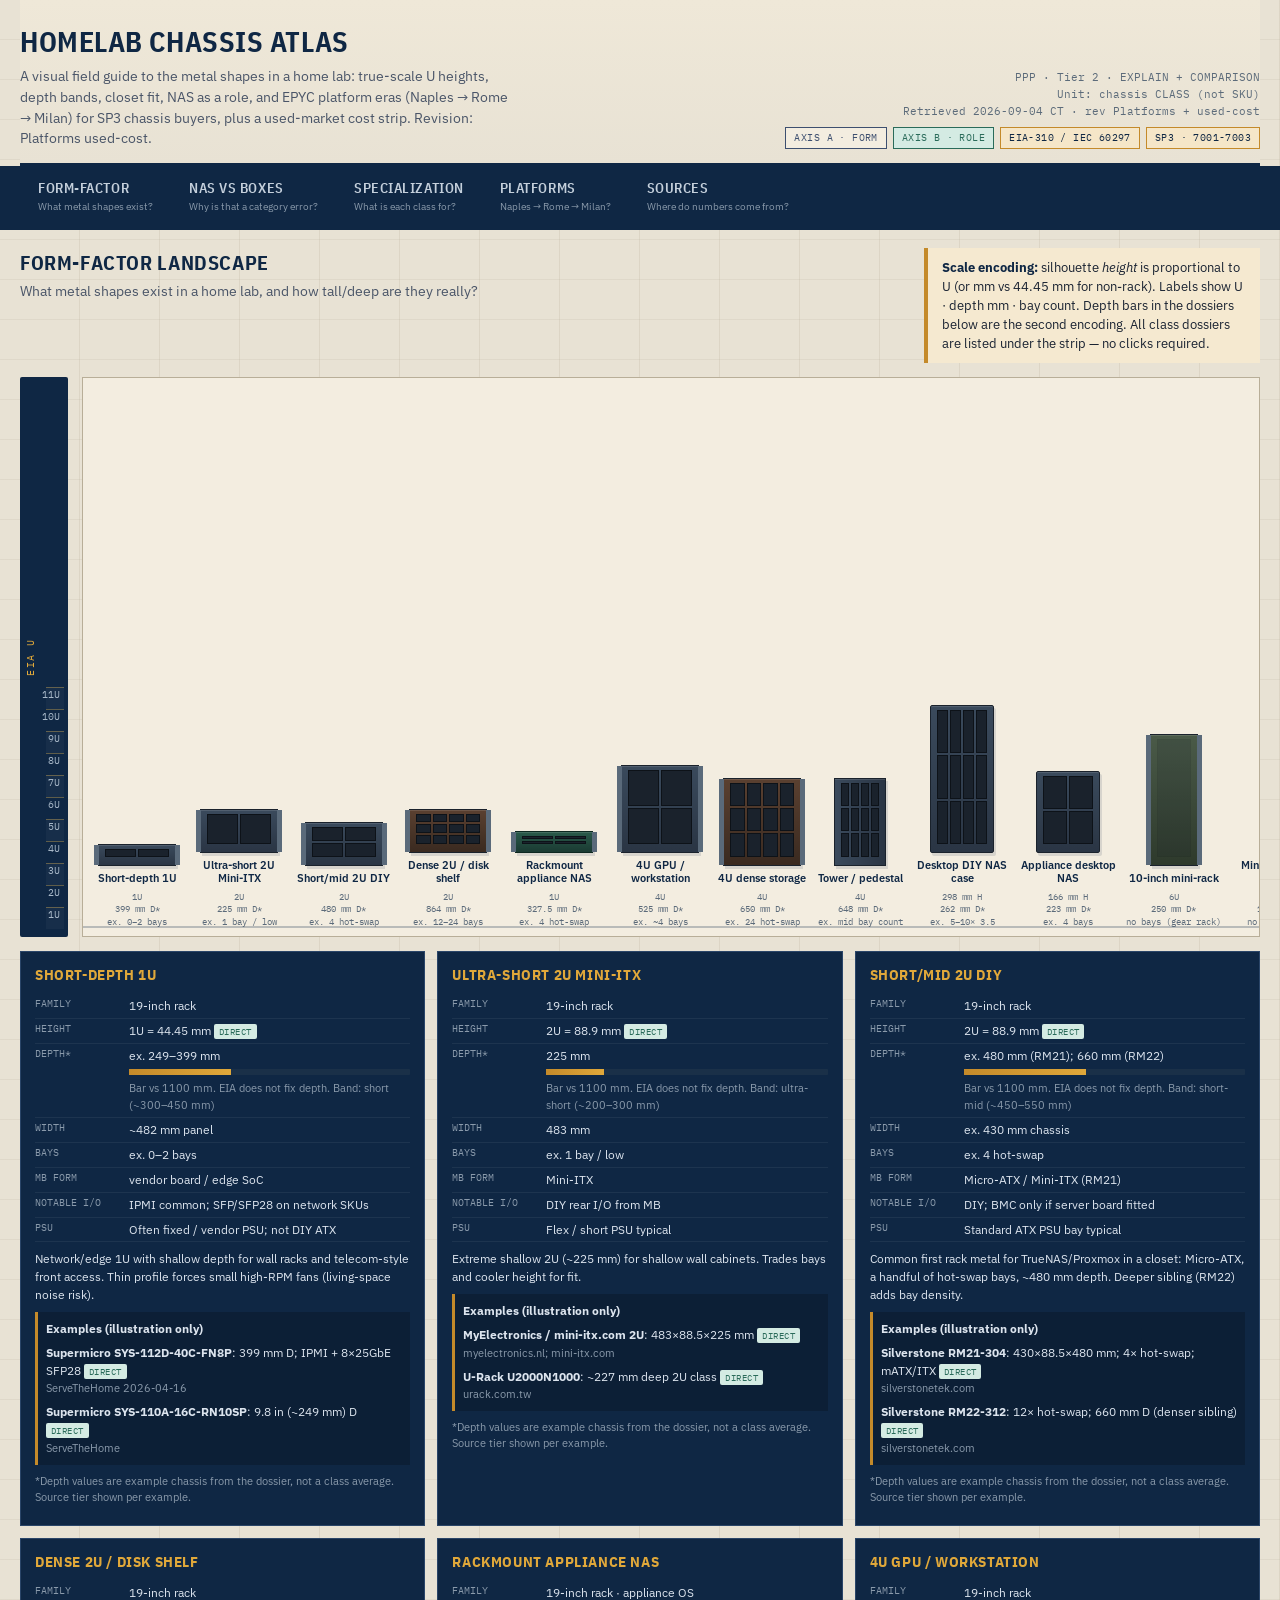
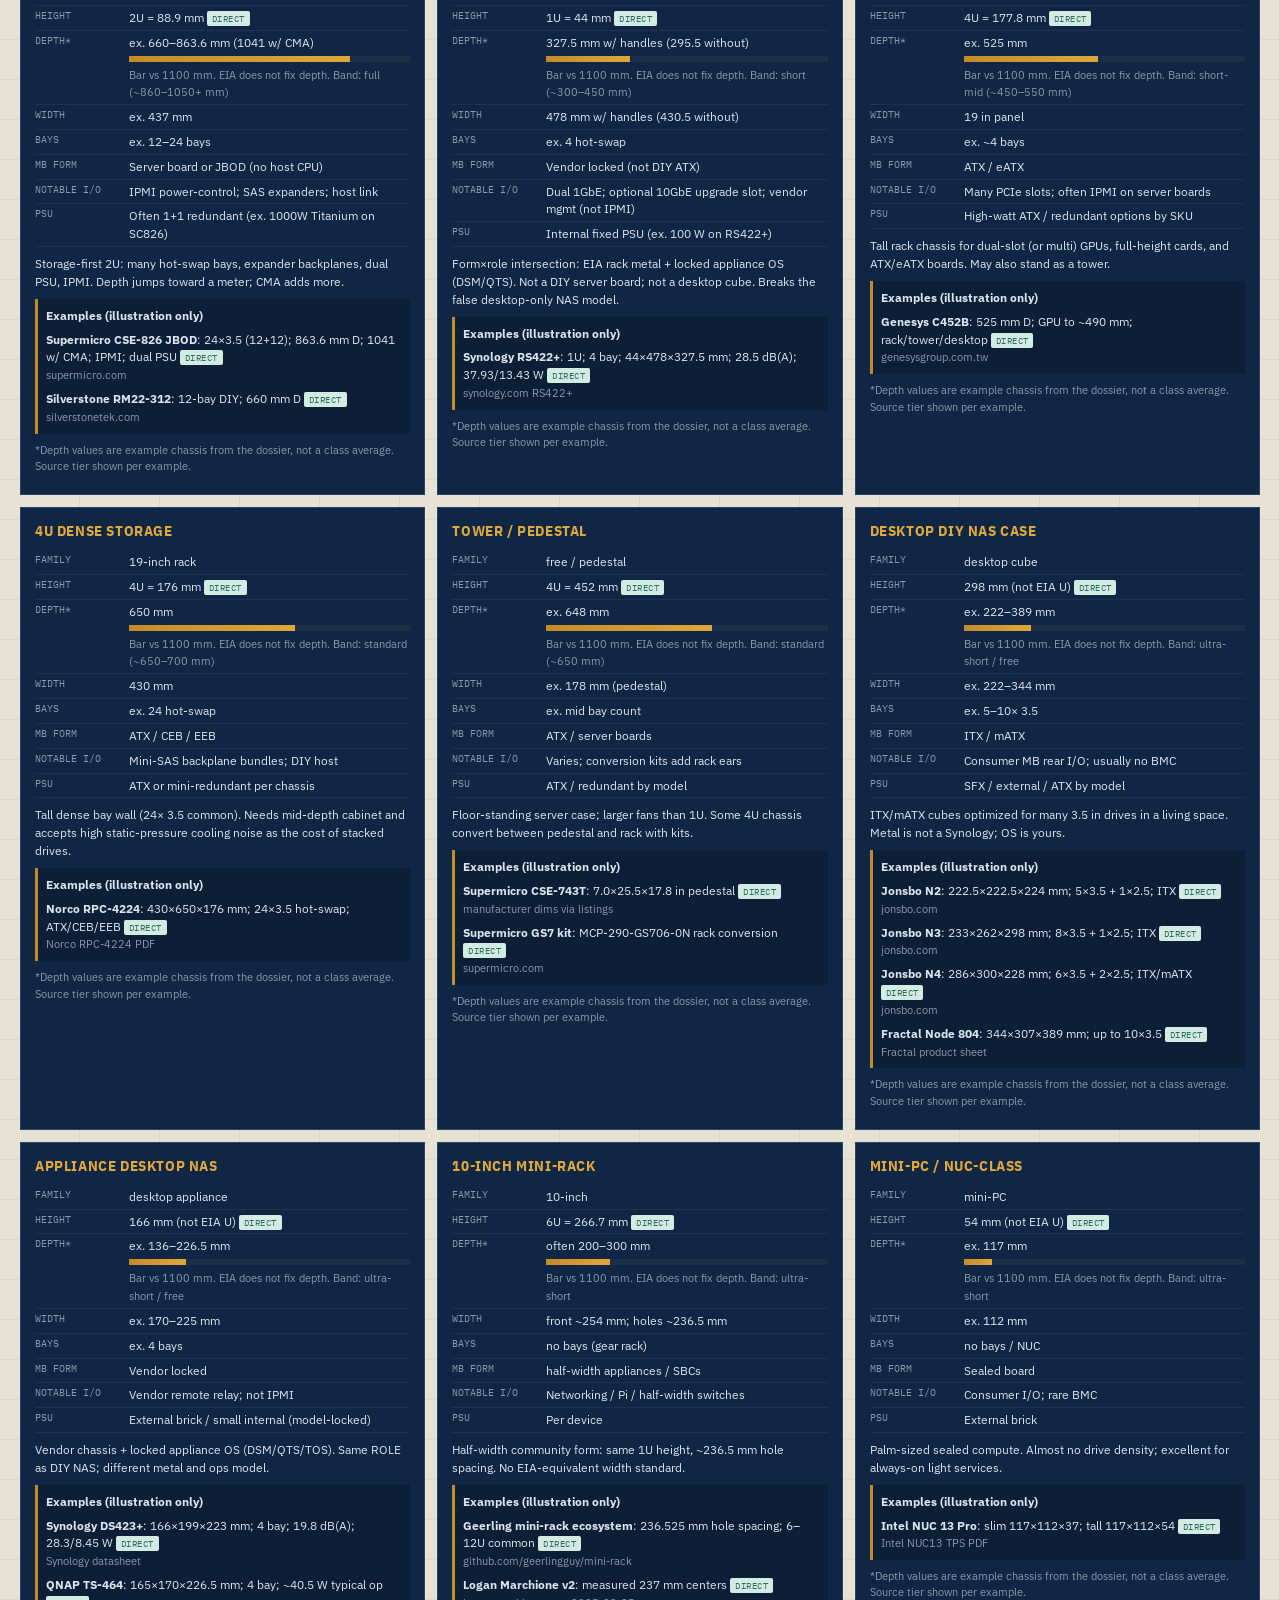
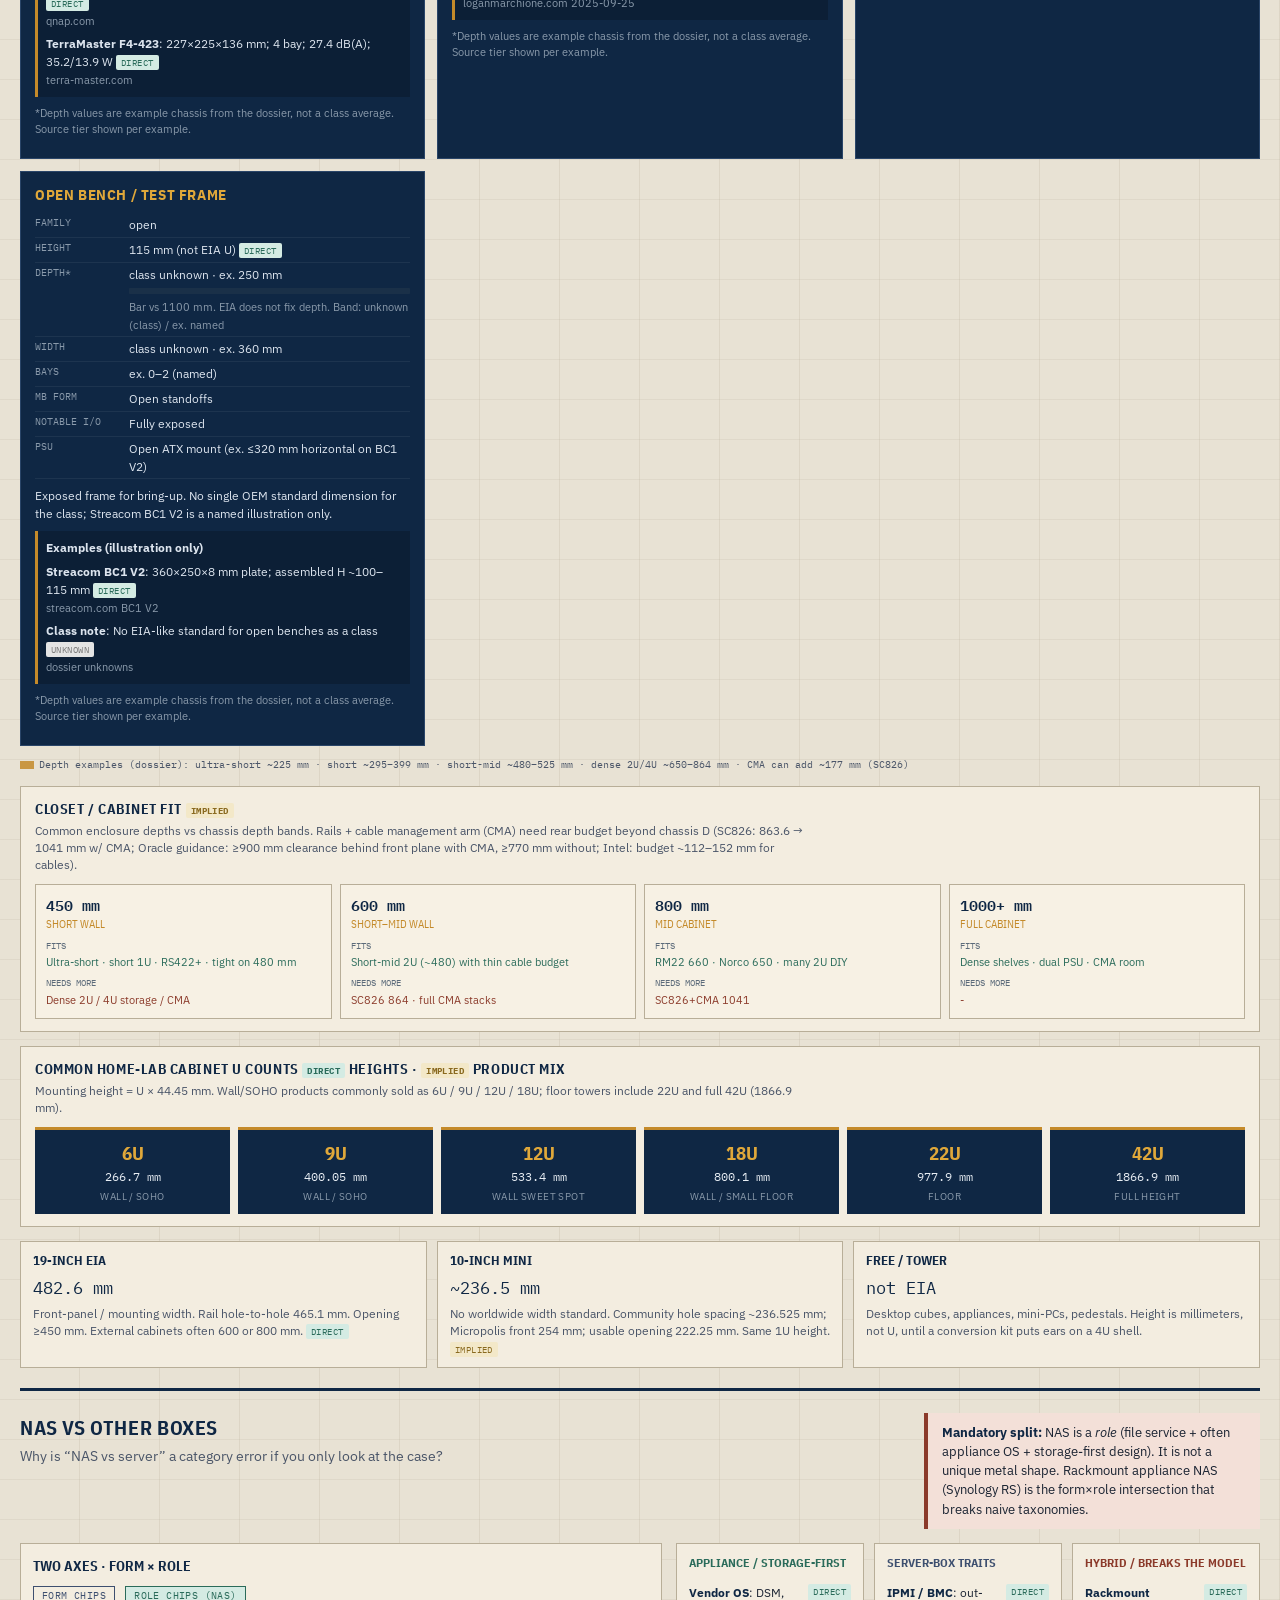
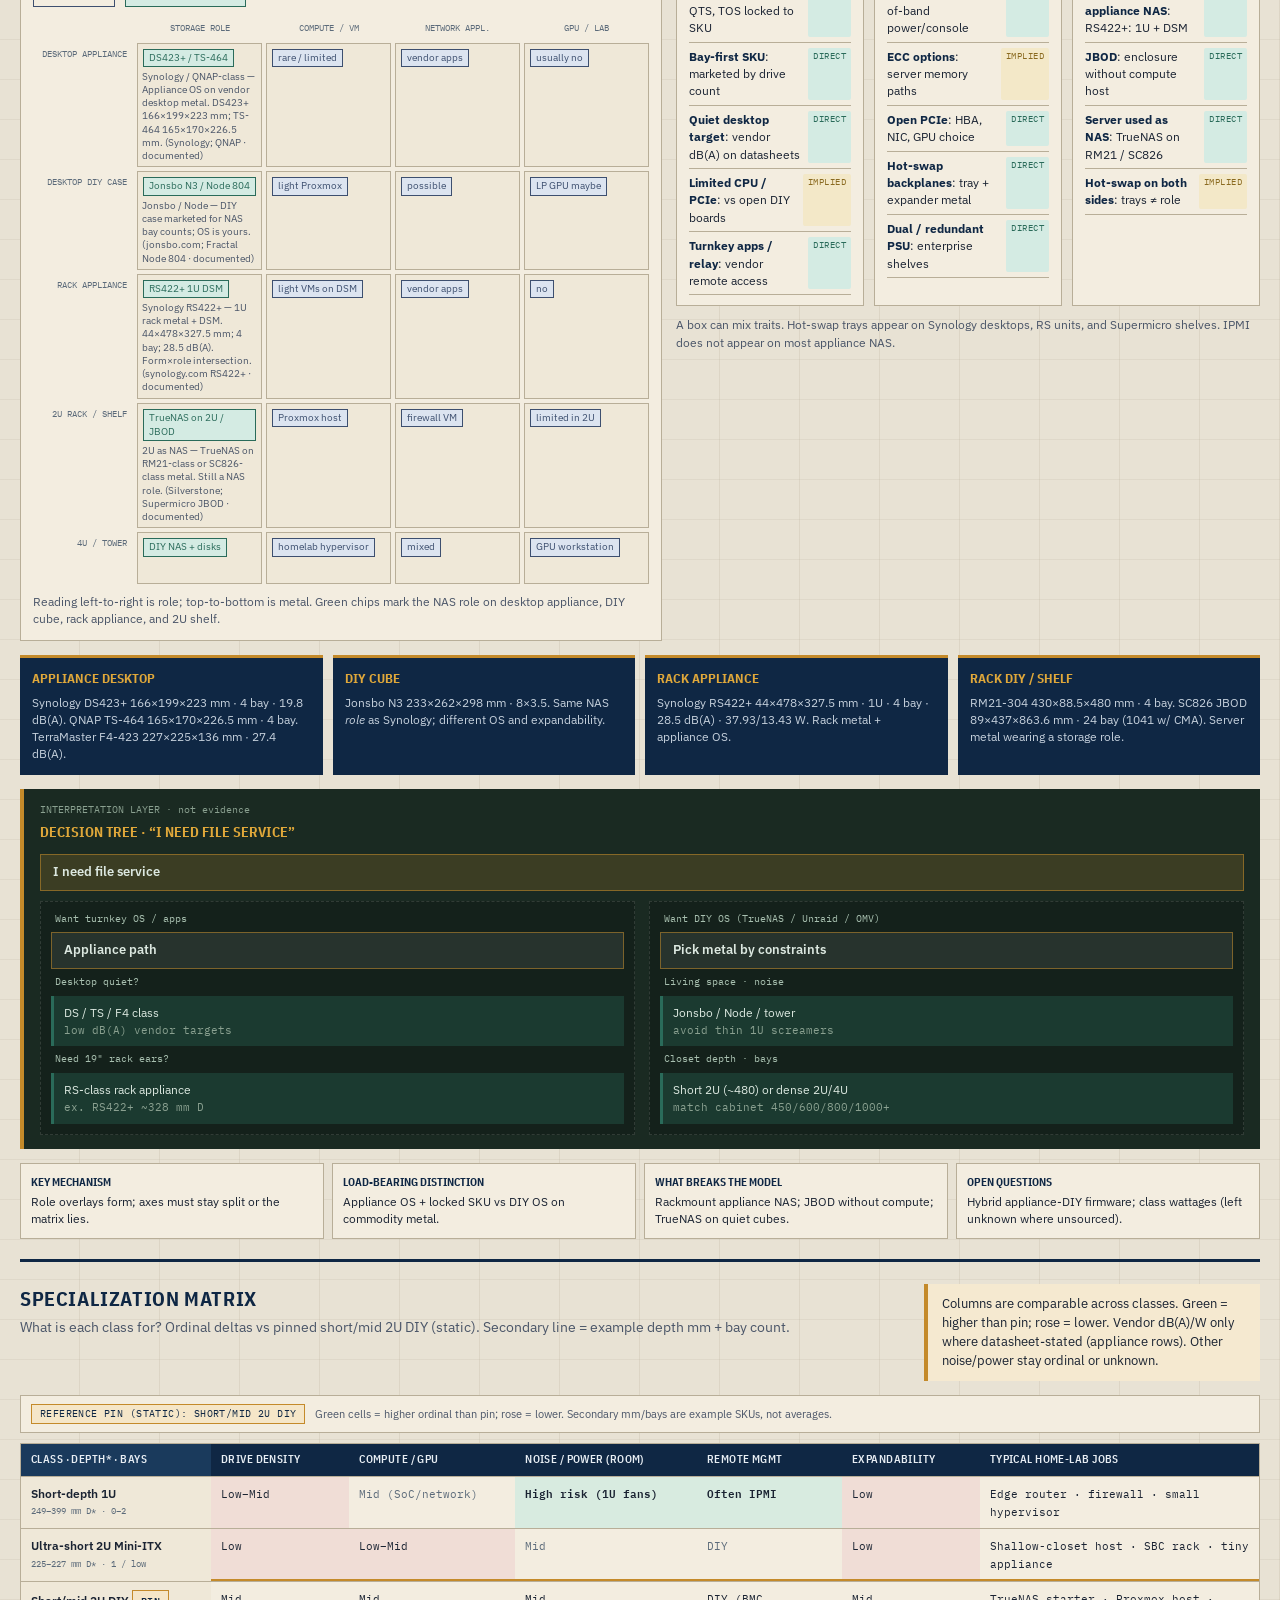
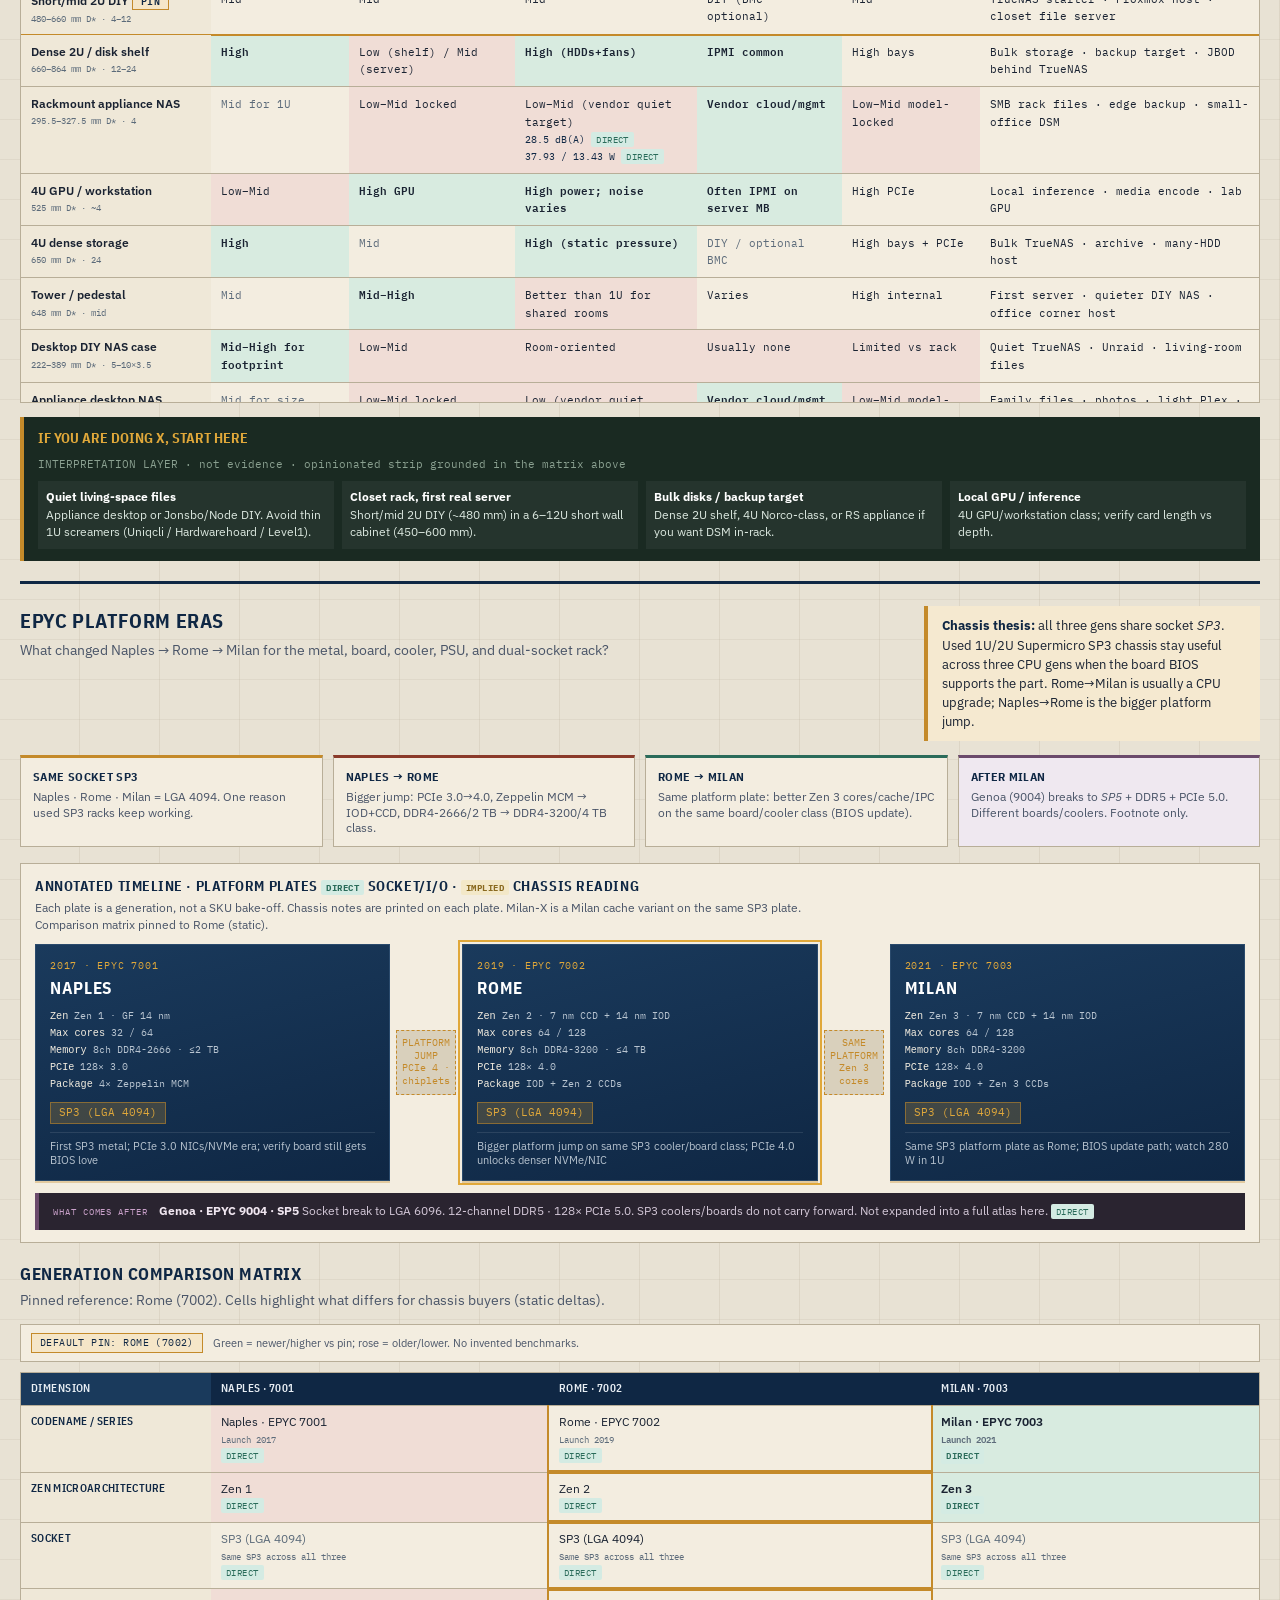
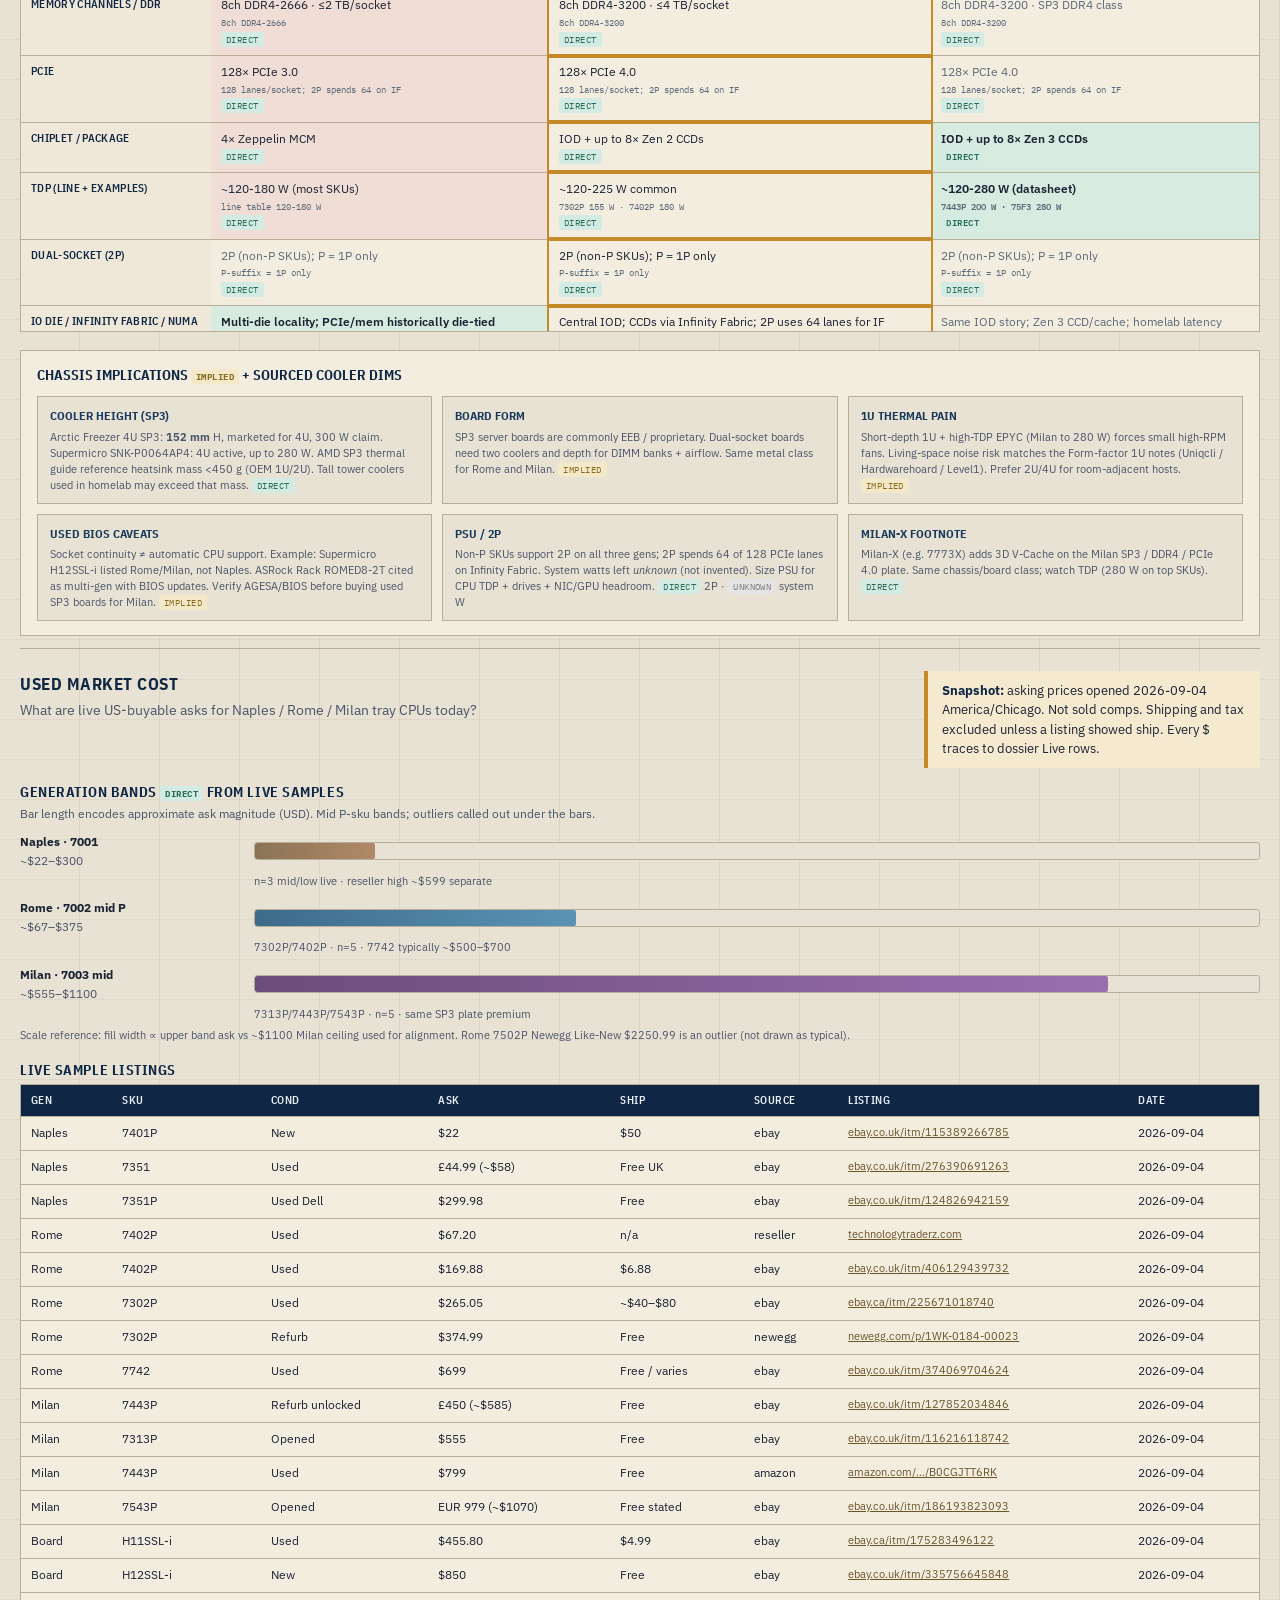
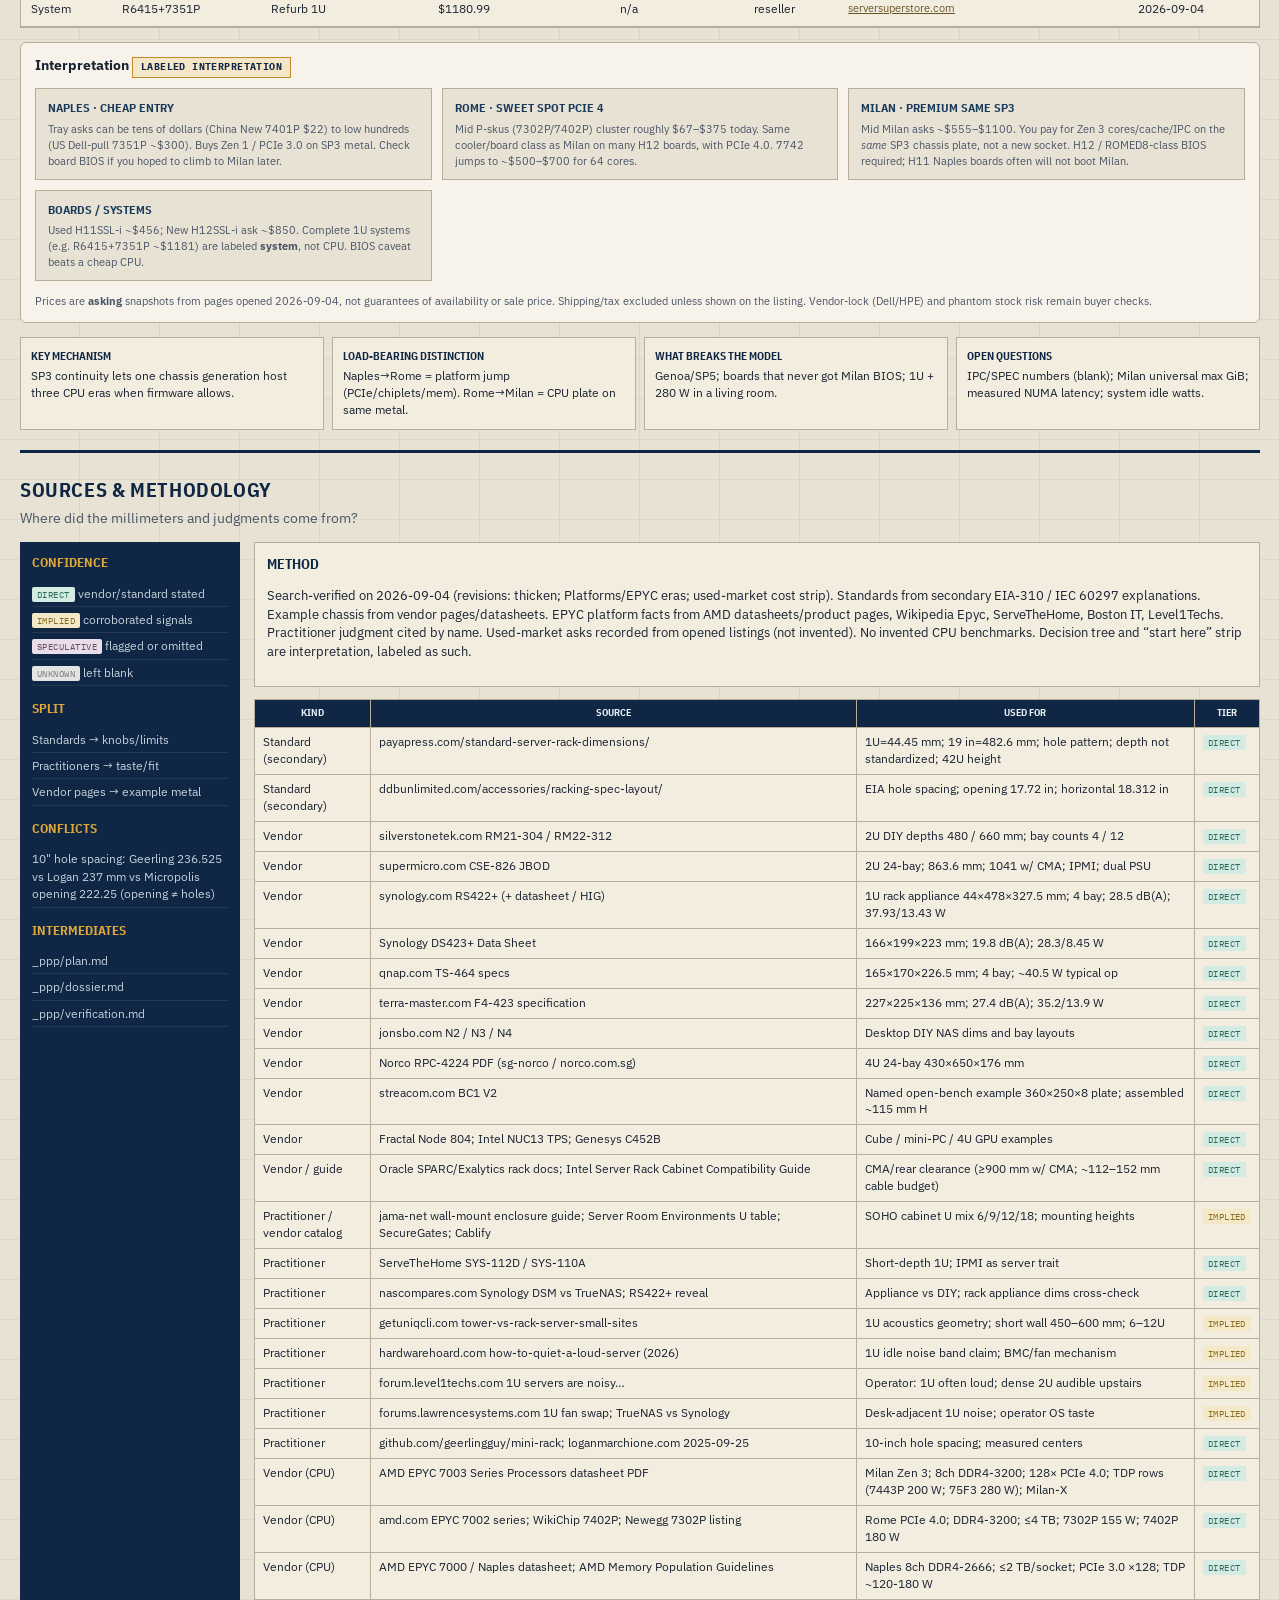
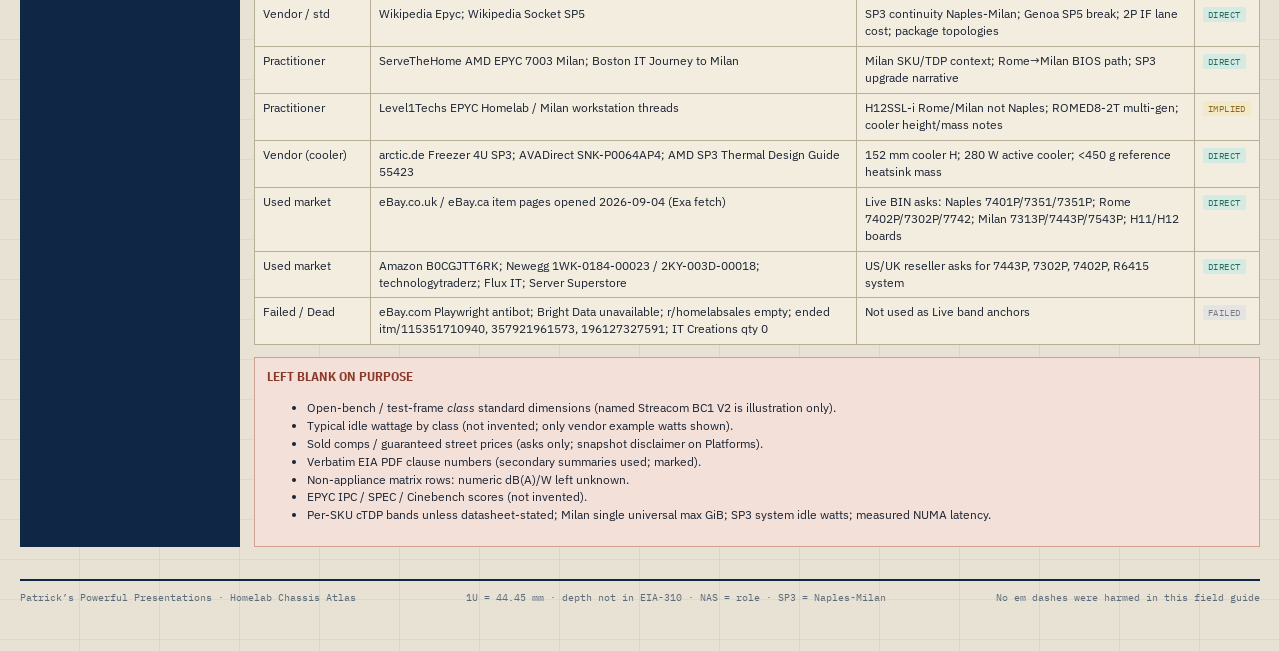
==== commit b1cd806e: "Make Homelab Chassis Atlas and EPYC RAM sites non-interactive static HTML. Bake silhouettes, dossier" ====
--- a/homelab-chassis-atlas/index.html
+++ b/homelab-chassis-atlas/index.html
@@ -29,46 +29,371 @@
       </div>
     </header>
 
-    <nav class="tabs" role="tablist" aria-label="Atlas pages">
-      <button type="button" data-page="formfactor" class="active" role="tab">Form-factor
+    <nav class="tabs" aria-label="Atlas sections">
+      <a href="#formfactor" class="tab-link">Form-factor
         <span class="tab-q">What metal shapes exist?</span>
-      </button>
-      <button type="button" data-page="nas" role="tab">NAS vs boxes
+      </a>
+      <a href="#nas" class="tab-link">NAS vs boxes
         <span class="tab-q">Why is that a category error?</span>
-      </button>
-      <button type="button" data-page="matrix" role="tab">Specialization
+      </a>
+      <a href="#matrix" class="tab-link">Specialization
         <span class="tab-q">What is each class for?</span>
-      </button>
-      <button type="button" data-page="platforms" role="tab">Platforms
+      </a>
+      <a href="#platforms" class="tab-link">Platforms
         <span class="tab-q">Naples → Rome → Milan?</span>
-      </button>
-      <button type="button" data-page="sources" role="tab">Sources
+      </a>
+      <a href="#sources" class="tab-link">Sources
         <span class="tab-q">Where do numbers come from?</span>
-      </button>
+      </a>
     </nav>
 
     <!-- PAGE 1 -->
-    <section class="page active" id="page-formfactor" role="tabpanel">
+    <section class="page" id="formfactor">
       <div class="page-header">
         <div>
           <h2>Form-factor landscape</h2>
           <p class="question">What metal shapes exist in a home lab, and how tall/deep are they really?</p>
         </div>
         <div class="callout">
-          <strong>Scale encoding:</strong> silhouette <em>height</em> is proportional to U (or mm vs 44.45 mm for non-rack). At rest: U · depth mm · bay count. Depth bar in the detail panel is the second encoding.
+          <strong>Scale encoding:</strong> silhouette <em>height</em> is proportional to U (or mm vs 44.45 mm for non-rack). Labels show U · depth mm · bay count. Depth bars in the dossiers below are the second encoding. All class dossiers are listed under the strip — no clicks required.
         </div>
       </div>
 
       <div class="landscape">
         <aside class="ruler" aria-label="EIA rack unit ruler">
           <div class="title">EIA U</div>
-          <div class="ruler-ticks" id="ruler-ticks"></div>
+          <div class="ruler-ticks"><div class="tick" style="height:22px">1U</div><div class="tick" style="height:22px">2U</div><div class="tick" style="height:22px">3U</div><div class="tick" style="height:22px">4U</div><div class="tick" style="height:22px">5U</div><div class="tick" style="height:22px">6U</div><div class="tick" style="height:22px">7U</div><div class="tick" style="height:22px">8U</div><div class="tick" style="height:22px">9U</div><div class="tick" style="height:22px">10U</div><div class="tick" style="height:22px">11U</div></div>
         </aside>
-        <div class="silhouettes" id="silhouettes" aria-label="Chassis class silhouettes"></div>
-        <aside class="side-panel" id="detail-panel">
-          <h3>Select a class</h3>
-          <p class="hint">Click a silhouette. Hover adds encoding notes without restating the label.</p>
-        </aside>
+        <div class="silhouettes" aria-label="Chassis class silhouettes">
+<div class="chassis " data-id="1u-short">
+      <div class="body" style="height:22px">
+        <div class="ear-l"></div><div class="ear-r"></div>
+        <div class="bay-grid" style="grid-template-columns:repeat(2,1fr);opacity:1"><div class="bay"></div><div class="bay"></div></div>
+      </div>
+      <div class="label">Short-depth 1U</div>
+      <div class="meta">1U<br>399 mm D*<br>ex. 0–2 bays</div>
+    </div>
+<div class="chassis " data-id="ultra2u">
+      <div class="body" style="height:44px">
+        <div class="ear-l"></div><div class="ear-r"></div>
+        <div class="bay-grid" style="grid-template-columns:repeat(2,1fr);opacity:1"><div class="bay"></div><div class="bay"></div></div>
+      </div>
+      <div class="label">Ultra-short 2U Mini-ITX</div>
+      <div class="meta">2U<br>225 mm D*<br>ex. 1 bay / low</div>
+    </div>
+<div class="chassis " data-id="2u-short">
+      <div class="body" style="height:44px">
+        <div class="ear-l"></div><div class="ear-r"></div>
+        <div class="bay-grid" style="grid-template-columns:repeat(2,1fr);opacity:1"><div class="bay"></div><div class="bay"></div><div class="bay"></div><div class="bay"></div></div>
+      </div>
+      <div class="label">Short/mid 2U DIY</div>
+      <div class="meta">2U<br>480 mm D*<br>ex. 4 hot-swap</div>
+    </div>
+<div class="chassis shelf" data-id="2u-dense">
+      <div class="body" style="height:44px">
+        <div class="ear-l"></div><div class="ear-r"></div>
+        <div class="bay-grid" style="grid-template-columns:repeat(4,1fr);opacity:1"><div class="bay"></div><div class="bay"></div><div class="bay"></div><div class="bay"></div><div class="bay"></div><div class="bay"></div><div class="bay"></div><div class="bay"></div><div class="bay"></div><div class="bay"></div><div class="bay"></div><div class="bay"></div></div>
+      </div>
+      <div class="label">Dense 2U / disk shelf</div>
+      <div class="meta">2U<br>864 mm D*<br>ex. 12–24 bays</div>
+    </div>
+<div class="chassis appliance-rack" data-id="rack-appliance">
+      <div class="body" style="height:22px">
+        <div class="ear-l"></div><div class="ear-r"></div>
+        <div class="bay-grid" style="grid-template-columns:repeat(2,1fr);opacity:1"><div class="bay"></div><div class="bay"></div><div class="bay"></div><div class="bay"></div></div>
+      </div>
+      <div class="label">Rackmount appliance NAS</div>
+      <div class="meta">1U<br>327.5 mm D*<br>ex. 4 hot-swap</div>
+    </div>
+<div class="chassis " data-id="4u-gpu">
+      <div class="body" style="height:88px">
+        <div class="ear-l"></div><div class="ear-r"></div>
+        <div class="bay-grid" style="grid-template-columns:repeat(2,1fr);opacity:1"><div class="bay"></div><div class="bay"></div><div class="bay"></div><div class="bay"></div></div>
+      </div>
+      <div class="label">4U GPU / workstation</div>
+      <div class="meta">4U<br>525 mm D*<br>ex. ~4 bays</div>
+    </div>
+<div class="chassis shelf" data-id="4u-dense">
+      <div class="body" style="height:88px">
+        <div class="ear-l"></div><div class="ear-r"></div>
+        <div class="bay-grid" style="grid-template-columns:repeat(4,1fr);opacity:1"><div class="bay"></div><div class="bay"></div><div class="bay"></div><div class="bay"></div><div class="bay"></div><div class="bay"></div><div class="bay"></div><div class="bay"></div><div class="bay"></div><div class="bay"></div><div class="bay"></div><div class="bay"></div></div>
+      </div>
+      <div class="label">4U dense storage</div>
+      <div class="meta">4U<br>650 mm D*<br>ex. 24 hot-swap</div>
+    </div>
+<div class="chassis tower no-ears" data-id="tower">
+      <div class="body" style="height:88px">
+        <div class="ear-l"></div><div class="ear-r"></div>
+        <div class="bay-grid" style="grid-template-columns:repeat(4,1fr);opacity:1"><div class="bay"></div><div class="bay"></div><div class="bay"></div><div class="bay"></div><div class="bay"></div><div class="bay"></div><div class="bay"></div><div class="bay"></div><div class="bay"></div><div class="bay"></div><div class="bay"></div><div class="bay"></div></div>
+      </div>
+      <div class="label">Tower / pedestal</div>
+      <div class="meta">4U<br>648 mm D*<br>ex. mid bay count</div>
+    </div>
+<div class="chassis desktop no-ears" data-id="desktop-diy">
+      <div class="body" style="height:147.49156355455568px">
+        <div class="ear-l"></div><div class="ear-r"></div>
+        <div class="bay-grid" style="grid-template-columns:repeat(4,1fr);opacity:1"><div class="bay"></div><div class="bay"></div><div class="bay"></div><div class="bay"></div><div class="bay"></div><div class="bay"></div><div class="bay"></div><div class="bay"></div><div class="bay"></div><div class="bay"></div><div class="bay"></div><div class="bay"></div></div>
+      </div>
+      <div class="label">Desktop DIY NAS case</div>
+      <div class="meta">298 mm H<br>262 mm D*<br>ex. 5–10× 3.5</div>
+    </div>
+<div class="chassis desktop no-ears" data-id="appliance">
+      <div class="body" style="height:82.15973003374577px">
+        <div class="ear-l"></div><div class="ear-r"></div>
+        <div class="bay-grid" style="grid-template-columns:repeat(2,1fr);opacity:1"><div class="bay"></div><div class="bay"></div><div class="bay"></div><div class="bay"></div></div>
+      </div>
+      <div class="label">Appliance desktop NAS</div>
+      <div class="meta">166 mm H<br>223 mm D*<br>ex. 4 bays</div>
+    </div>
+<div class="chassis ten" data-id="10inch">
+      <div class="body" style="height:132px">
+        <div class="ear-l"></div><div class="ear-r"></div>
+        <div class="bay-grid" style="grid-template-columns:repeat(1,1fr);opacity:0.15"><div class="bay"></div></div>
+      </div>
+      <div class="label">10-inch mini-rack</div>
+      <div class="meta">6U<br>250 mm D*<br>no bays (gear rack)</div>
+    </div>
+<div class="chassis minipc no-ears" data-id="minipc">
+      <div class="body" style="height:26.726659167604048px">
+        <div class="ear-l"></div><div class="ear-r"></div>
+        <div class="bay-grid" style="grid-template-columns:repeat(1,1fr);opacity:0.15"><div class="bay"></div></div>
+      </div>
+      <div class="label">Mini-PC / NUC-class</div>
+      <div class="meta">54 mm H<br>112 mm D*<br>no bays / NUC</div>
+    </div>
+<div class="chassis open no-ears" data-id="open">
+      <div class="body" style="height:56.91788526434195px">
+        <div class="ear-l"></div><div class="ear-r"></div>
+        <div class="bay-grid" style="grid-template-columns:repeat(1,1fr);opacity:0.15"><div class="bay"></div></div>
+      </div>
+      <div class="label">Open bench / test frame</div>
+      <div class="meta">115 mm H<br>depth class unknown<br>ex. 0–2 (named)</div>
+    </div>
+        </div>
+      </div>
+
+      <div class="dossier-grid" aria-label="Chassis class dossiers">
+<article class="dossier" id="class-1u-short">
+      <h3>Short-depth 1U</h3>
+      <div class="dim-row"><span class="k">Family</span><span>19-inch rack</span></div>
+      <div class="dim-row"><span class="k">Height</span><span>1U = 44.45 mm <span class="tier direct">direct</span></span></div>
+      <div class="dim-row"><span class="k">Depth*</span><span>ex. 249–399 mm
+        <div class="depth-bar"><div class="fill" style="width:36.27272727272727%"></div></div>
+        <span class="hint">Bar vs 1100 mm. EIA does not fix depth. Band: short (~300–450 mm)</span>
+      </span></div>
+      <div class="dim-row"><span class="k">Width</span><span>~482 mm panel</span></div>
+      <div class="dim-row"><span class="k">Bays</span><span>ex. 0–2 bays</span></div>
+      <div class="dim-row"><span class="k">MB form</span><span>vendor board / edge SoC</span></div>
+      <div class="dim-row"><span class="k">Notable I/O</span><span>IPMI common; SFP/SFP28 on network SKUs</span></div>
+      <div class="dim-row"><span class="k">PSU</span><span>Often fixed / vendor PSU; not DIY ATX</span></div>
+      <p>Network/edge 1U with shallow depth for wall racks and telecom-style front access. Thin profile forces small high-RPM fans (living-space noise risk).</p>
+      <div class="example"><strong>Examples (illustration only)</strong><div class="ex-item"><strong>Supermicro SYS-112D-40C-FN8P</strong>: 399 mm D; IPMI + 8×25GbE SFP28 <span class="tier direct">direct</span><br><span class="hint">ServeTheHome 2026-04-16</span></div><div class="ex-item"><strong>Supermicro SYS-110A-16C-RN10SP</strong>: 9.8 in (~249 mm) D <span class="tier direct">direct</span><br><span class="hint">ServeTheHome</span></div></div>
+      <p class="hint">*Depth values are example chassis from the dossier, not a class average. Source tier shown per example.</p>
+    </article>
+<article class="dossier" id="class-ultra2u">
+      <h3>Ultra-short 2U Mini-ITX</h3>
+      <div class="dim-row"><span class="k">Family</span><span>19-inch rack</span></div>
+      <div class="dim-row"><span class="k">Height</span><span>2U = 88.9 mm <span class="tier direct">direct</span></span></div>
+      <div class="dim-row"><span class="k">Depth*</span><span>225 mm
+        <div class="depth-bar"><div class="fill" style="width:20.454545454545457%"></div></div>
+        <span class="hint">Bar vs 1100 mm. EIA does not fix depth. Band: ultra-short (~200–300 mm)</span>
+      </span></div>
+      <div class="dim-row"><span class="k">Width</span><span>483 mm</span></div>
+      <div class="dim-row"><span class="k">Bays</span><span>ex. 1 bay / low</span></div>
+      <div class="dim-row"><span class="k">MB form</span><span>Mini-ITX</span></div>
+      <div class="dim-row"><span class="k">Notable I/O</span><span>DIY rear I/O from MB</span></div>
+      <div class="dim-row"><span class="k">PSU</span><span>Flex / short PSU typical</span></div>
+      <p>Extreme shallow 2U (~225 mm) for shallow wall cabinets. Trades bays and cooler height for fit.</p>
+      <div class="example"><strong>Examples (illustration only)</strong><div class="ex-item"><strong>MyElectronics / mini-itx.com 2U</strong>: 483×88.5×225 mm <span class="tier direct">direct</span><br><span class="hint">myelectronics.nl; mini-itx.com</span></div><div class="ex-item"><strong>U-Rack U2000N1000</strong>: ~227 mm deep 2U class <span class="tier direct">direct</span><br><span class="hint">urack.com.tw</span></div></div>
+      <p class="hint">*Depth values are example chassis from the dossier, not a class average. Source tier shown per example.</p>
+    </article>
+<article class="dossier" id="class-2u-short">
+      <h3>Short/mid 2U DIY</h3>
+      <div class="dim-row"><span class="k">Family</span><span>19-inch rack</span></div>
+      <div class="dim-row"><span class="k">Height</span><span>2U = 88.9 mm <span class="tier direct">direct</span></span></div>
+      <div class="dim-row"><span class="k">Depth*</span><span>ex. 480 mm (RM21); 660 mm (RM22)
+        <div class="depth-bar"><div class="fill" style="width:43.63636363636363%"></div></div>
+        <span class="hint">Bar vs 1100 mm. EIA does not fix depth. Band: short-mid (~450–550 mm)</span>
+      </span></div>
+      <div class="dim-row"><span class="k">Width</span><span>ex. 430 mm chassis</span></div>
+      <div class="dim-row"><span class="k">Bays</span><span>ex. 4 hot-swap</span></div>
+      <div class="dim-row"><span class="k">MB form</span><span>Micro-ATX / Mini-ITX (RM21)</span></div>
+      <div class="dim-row"><span class="k">Notable I/O</span><span>DIY; BMC only if server board fitted</span></div>
+      <div class="dim-row"><span class="k">PSU</span><span>Standard ATX PSU bay typical</span></div>
+      <p>Common first rack metal for TrueNAS/Proxmox in a closet: Micro-ATX, a handful of hot-swap bays, ~480 mm depth. Deeper sibling (RM22) adds bay density.</p>
+      <div class="example"><strong>Examples (illustration only)</strong><div class="ex-item"><strong>Silverstone RM21-304</strong>: 430×88.5×480 mm; 4× hot-swap; mATX/ITX <span class="tier direct">direct</span><br><span class="hint">silverstonetek.com</span></div><div class="ex-item"><strong>Silverstone RM22-312</strong>: 12× hot-swap; 660 mm D (denser sibling) <span class="tier direct">direct</span><br><span class="hint">silverstonetek.com</span></div></div>
+      <p class="hint">*Depth values are example chassis from the dossier, not a class average. Source tier shown per example.</p>
+    </article>
+<article class="dossier" id="class-2u-dense">
+      <h3>Dense 2U / disk shelf</h3>
+      <div class="dim-row"><span class="k">Family</span><span>19-inch rack</span></div>
+      <div class="dim-row"><span class="k">Height</span><span>2U = 88.9 mm <span class="tier direct">direct</span></span></div>
+      <div class="dim-row"><span class="k">Depth*</span><span>ex. 660–863.6 mm (1041 w/ CMA)
+        <div class="depth-bar"><div class="fill" style="width:78.54545454545455%"></div></div>
+        <span class="hint">Bar vs 1100 mm. EIA does not fix depth. Band: full (~860–1050+ mm)</span>
+      </span></div>
+      <div class="dim-row"><span class="k">Width</span><span>ex. 437 mm</span></div>
+      <div class="dim-row"><span class="k">Bays</span><span>ex. 12–24 bays</span></div>
+      <div class="dim-row"><span class="k">MB form</span><span>Server board or JBOD (no host CPU)</span></div>
+      <div class="dim-row"><span class="k">Notable I/O</span><span>IPMI power-control; SAS expanders; host link</span></div>
+      <div class="dim-row"><span class="k">PSU</span><span>Often 1+1 redundant (ex. 1000W Titanium on SC826)</span></div>
+      <p>Storage-first 2U: many hot-swap bays, expander backplanes, dual PSU, IPMI. Depth jumps toward a meter; CMA adds more.</p>
+      <div class="example"><strong>Examples (illustration only)</strong><div class="ex-item"><strong>Supermicro CSE-826 JBOD</strong>: 24×3.5 (12+12); 863.6 mm D; 1041 w/ CMA; IPMI; dual PSU <span class="tier direct">direct</span><br><span class="hint">supermicro.com</span></div><div class="ex-item"><strong>Silverstone RM22-312</strong>: 12-bay DIY; 660 mm D <span class="tier direct">direct</span><br><span class="hint">silverstonetek.com</span></div></div>
+      <p class="hint">*Depth values are example chassis from the dossier, not a class average. Source tier shown per example.</p>
+    </article>
+<article class="dossier" id="class-rack-appliance">
+      <h3>Rackmount appliance NAS</h3>
+      <div class="dim-row"><span class="k">Family</span><span>19-inch rack · appliance OS</span></div>
+      <div class="dim-row"><span class="k">Height</span><span>1U = 44 mm <span class="tier direct">direct</span></span></div>
+      <div class="dim-row"><span class="k">Depth*</span><span>327.5 mm w/ handles (295.5 without)
+        <div class="depth-bar"><div class="fill" style="width:29.772727272727273%"></div></div>
+        <span class="hint">Bar vs 1100 mm. EIA does not fix depth. Band: short (~300–450 mm)</span>
+      </span></div>
+      <div class="dim-row"><span class="k">Width</span><span>478 mm w/ handles (430.5 without)</span></div>
+      <div class="dim-row"><span class="k">Bays</span><span>ex. 4 hot-swap</span></div>
+      <div class="dim-row"><span class="k">MB form</span><span>Vendor locked (not DIY ATX)</span></div>
+      <div class="dim-row"><span class="k">Notable I/O</span><span>Dual 1GbE; optional 10GbE upgrade slot; vendor mgmt (not IPMI)</span></div>
+      <div class="dim-row"><span class="k">PSU</span><span>Internal fixed PSU (ex. 100 W on RS422+)</span></div>
+      <p>Form×role intersection: EIA rack metal + locked appliance OS (DSM/QTS). Not a DIY server board; not a desktop cube. Breaks the false desktop-only NAS model.</p>
+      <div class="example"><strong>Examples (illustration only)</strong><div class="ex-item"><strong>Synology RS422+</strong>: 1U; 4 bay; 44×478×327.5 mm; 28.5 dB(A); 37.93/13.43 W <span class="tier direct">direct</span><br><span class="hint">synology.com RS422+</span></div></div>
+      <p class="hint">*Depth values are example chassis from the dossier, not a class average. Source tier shown per example.</p>
+    </article>
+<article class="dossier" id="class-4u-gpu">
+      <h3>4U GPU / workstation</h3>
+      <div class="dim-row"><span class="k">Family</span><span>19-inch rack</span></div>
+      <div class="dim-row"><span class="k">Height</span><span>4U = 177.8 mm <span class="tier direct">direct</span></span></div>
+      <div class="dim-row"><span class="k">Depth*</span><span>ex. 525 mm
+        <div class="depth-bar"><div class="fill" style="width:47.72727272727273%"></div></div>
+        <span class="hint">Bar vs 1100 mm. EIA does not fix depth. Band: short-mid (~450–550 mm)</span>
+      </span></div>
+      <div class="dim-row"><span class="k">Width</span><span>19 in panel</span></div>
+      <div class="dim-row"><span class="k">Bays</span><span>ex. ~4 bays</span></div>
+      <div class="dim-row"><span class="k">MB form</span><span>ATX / eATX</span></div>
+      <div class="dim-row"><span class="k">Notable I/O</span><span>Many PCIe slots; often IPMI on server boards</span></div>
+      <div class="dim-row"><span class="k">PSU</span><span>High-watt ATX / redundant options by SKU</span></div>
+      <p>Tall rack chassis for dual-slot (or multi) GPUs, full-height cards, and ATX/eATX boards. May also stand as a tower.</p>
+      <div class="example"><strong>Examples (illustration only)</strong><div class="ex-item"><strong>Genesys C452B</strong>: 525 mm D; GPU to ~490 mm; rack/tower/desktop <span class="tier direct">direct</span><br><span class="hint">genesysgroup.com.tw</span></div></div>
+      <p class="hint">*Depth values are example chassis from the dossier, not a class average. Source tier shown per example.</p>
+    </article>
+<article class="dossier" id="class-4u-dense">
+      <h3>4U dense storage</h3>
+      <div class="dim-row"><span class="k">Family</span><span>19-inch rack</span></div>
+      <div class="dim-row"><span class="k">Height</span><span>4U = 176 mm <span class="tier direct">direct</span></span></div>
+      <div class="dim-row"><span class="k">Depth*</span><span>650 mm
+        <div class="depth-bar"><div class="fill" style="width:59.09090909090909%"></div></div>
+        <span class="hint">Bar vs 1100 mm. EIA does not fix depth. Band: standard (~650–700 mm)</span>
+      </span></div>
+      <div class="dim-row"><span class="k">Width</span><span>430 mm</span></div>
+      <div class="dim-row"><span class="k">Bays</span><span>ex. 24 hot-swap</span></div>
+      <div class="dim-row"><span class="k">MB form</span><span>ATX / CEB / EEB</span></div>
+      <div class="dim-row"><span class="k">Notable I/O</span><span>Mini-SAS backplane bundles; DIY host</span></div>
+      <div class="dim-row"><span class="k">PSU</span><span>ATX or mini-redundant per chassis</span></div>
+      <p>Tall dense bay wall (24× 3.5 common). Needs mid-depth cabinet and accepts high static-pressure cooling noise as the cost of stacked drives.</p>
+      <div class="example"><strong>Examples (illustration only)</strong><div class="ex-item"><strong>Norco RPC-4224</strong>: 430×650×176 mm; 24×3.5 hot-swap; ATX/CEB/EEB <span class="tier direct">direct</span><br><span class="hint">Norco RPC-4224 PDF</span></div></div>
+      <p class="hint">*Depth values are example chassis from the dossier, not a class average. Source tier shown per example.</p>
+    </article>
+<article class="dossier" id="class-tower">
+      <h3>Tower / pedestal</h3>
+      <div class="dim-row"><span class="k">Family</span><span>free / pedestal</span></div>
+      <div class="dim-row"><span class="k">Height</span><span>4U = 452 mm <span class="tier direct">direct</span></span></div>
+      <div class="dim-row"><span class="k">Depth*</span><span>ex. 648 mm
+        <div class="depth-bar"><div class="fill" style="width:58.909090909090914%"></div></div>
+        <span class="hint">Bar vs 1100 mm. EIA does not fix depth. Band: standard (~650 mm)</span>
+      </span></div>
+      <div class="dim-row"><span class="k">Width</span><span>ex. 178 mm (pedestal)</span></div>
+      <div class="dim-row"><span class="k">Bays</span><span>ex. mid bay count</span></div>
+      <div class="dim-row"><span class="k">MB form</span><span>ATX / server boards</span></div>
+      <div class="dim-row"><span class="k">Notable I/O</span><span>Varies; conversion kits add rack ears</span></div>
+      <div class="dim-row"><span class="k">PSU</span><span>ATX / redundant by model</span></div>
+      <p>Floor-standing server case; larger fans than 1U. Some 4U chassis convert between pedestal and rack with kits.</p>
+      <div class="example"><strong>Examples (illustration only)</strong><div class="ex-item"><strong>Supermicro CSE-743T</strong>: 7.0×25.5×17.8 in pedestal <span class="tier direct">direct</span><br><span class="hint">manufacturer dims via listings</span></div><div class="ex-item"><strong>Supermicro GS7 kit</strong>: MCP-290-GS706-0N rack conversion <span class="tier direct">direct</span><br><span class="hint">supermicro.com</span></div></div>
+      <p class="hint">*Depth values are example chassis from the dossier, not a class average. Source tier shown per example.</p>
+    </article>
+<article class="dossier" id="class-desktop-diy">
+      <h3>Desktop DIY NAS case</h3>
+      <div class="dim-row"><span class="k">Family</span><span>desktop cube</span></div>
+      <div class="dim-row"><span class="k">Height</span><span>298 mm (not EIA U) <span class="tier direct">direct</span></span></div>
+      <div class="dim-row"><span class="k">Depth*</span><span>ex. 222–389 mm
+        <div class="depth-bar"><div class="fill" style="width:23.81818181818182%"></div></div>
+        <span class="hint">Bar vs 1100 mm. EIA does not fix depth. Band: ultra-short / free</span>
+      </span></div>
+      <div class="dim-row"><span class="k">Width</span><span>ex. 222–344 mm</span></div>
+      <div class="dim-row"><span class="k">Bays</span><span>ex. 5–10× 3.5</span></div>
+      <div class="dim-row"><span class="k">MB form</span><span>ITX / mATX</span></div>
+      <div class="dim-row"><span class="k">Notable I/O</span><span>Consumer MB rear I/O; usually no BMC</span></div>
+      <div class="dim-row"><span class="k">PSU</span><span>SFX / external / ATX by model</span></div>
+      <p>ITX/mATX cubes optimized for many 3.5 in drives in a living space. Metal is not a Synology; OS is yours.</p>
+      <div class="example"><strong>Examples (illustration only)</strong><div class="ex-item"><strong>Jonsbo N2</strong>: 222.5×222.5×224 mm; 5×3.5 + 1×2.5; ITX <span class="tier direct">direct</span><br><span class="hint">jonsbo.com</span></div><div class="ex-item"><strong>Jonsbo N3</strong>: 233×262×298 mm; 8×3.5 + 1×2.5; ITX <span class="tier direct">direct</span><br><span class="hint">jonsbo.com</span></div><div class="ex-item"><strong>Jonsbo N4</strong>: 286×300×228 mm; 6×3.5 + 2×2.5; ITX/mATX <span class="tier direct">direct</span><br><span class="hint">jonsbo.com</span></div><div class="ex-item"><strong>Fractal Node 804</strong>: 344×307×389 mm; up to 10×3.5 <span class="tier direct">direct</span><br><span class="hint">Fractal product sheet</span></div></div>
+      <p class="hint">*Depth values are example chassis from the dossier, not a class average. Source tier shown per example.</p>
+    </article>
+<article class="dossier" id="class-appliance">
+      <h3>Appliance desktop NAS</h3>
+      <div class="dim-row"><span class="k">Family</span><span>desktop appliance</span></div>
+      <div class="dim-row"><span class="k">Height</span><span>166 mm (not EIA U) <span class="tier direct">direct</span></span></div>
+      <div class="dim-row"><span class="k">Depth*</span><span>ex. 136–226.5 mm
+        <div class="depth-bar"><div class="fill" style="width:20.272727272727273%"></div></div>
+        <span class="hint">Bar vs 1100 mm. EIA does not fix depth. Band: ultra-short / free</span>
+      </span></div>
+      <div class="dim-row"><span class="k">Width</span><span>ex. 170–225 mm</span></div>
+      <div class="dim-row"><span class="k">Bays</span><span>ex. 4 bays</span></div>
+      <div class="dim-row"><span class="k">MB form</span><span>Vendor locked</span></div>
+      <div class="dim-row"><span class="k">Notable I/O</span><span>Vendor remote relay; not IPMI</span></div>
+      <div class="dim-row"><span class="k">PSU</span><span>External brick / small internal (model-locked)</span></div>
+      <p>Vendor chassis + locked appliance OS (DSM/QTS/TOS). Same ROLE as DIY NAS; different metal and ops model.</p>
+      <div class="example"><strong>Examples (illustration only)</strong><div class="ex-item"><strong>Synology DS423+</strong>: 166×199×223 mm; 4 bay; 19.8 dB(A); 28.3/8.45 W <span class="tier direct">direct</span><br><span class="hint">Synology datasheet</span></div><div class="ex-item"><strong>QNAP TS-464</strong>: 165×170×226.5 mm; 4 bay; ~40.5 W typical op <span class="tier direct">direct</span><br><span class="hint">qnap.com</span></div><div class="ex-item"><strong>TerraMaster F4-423</strong>: 227×225×136 mm; 4 bay; 27.4 dB(A); 35.2/13.9 W <span class="tier direct">direct</span><br><span class="hint">terra-master.com</span></div></div>
+      <p class="hint">*Depth values are example chassis from the dossier, not a class average. Source tier shown per example.</p>
+    </article>
+<article class="dossier" id="class-10inch">
+      <h3>10-inch mini-rack</h3>
+      <div class="dim-row"><span class="k">Family</span><span>10-inch</span></div>
+      <div class="dim-row"><span class="k">Height</span><span>6U = 266.7 mm <span class="tier direct">direct</span></span></div>
+      <div class="dim-row"><span class="k">Depth*</span><span>often 200–300 mm
+        <div class="depth-bar"><div class="fill" style="width:22.727272727272727%"></div></div>
+        <span class="hint">Bar vs 1100 mm. EIA does not fix depth. Band: ultra-short</span>
+      </span></div>
+      <div class="dim-row"><span class="k">Width</span><span>front ~254 mm; holes ~236.5 mm</span></div>
+      <div class="dim-row"><span class="k">Bays</span><span>no bays (gear rack)</span></div>
+      <div class="dim-row"><span class="k">MB form</span><span>half-width appliances / SBCs</span></div>
+      <div class="dim-row"><span class="k">Notable I/O</span><span>Networking / Pi / half-width switches</span></div>
+      <div class="dim-row"><span class="k">PSU</span><span>Per device</span></div>
+      <p>Half-width community form: same 1U height, ~236.5 mm hole spacing. No EIA-equivalent width standard.</p>
+      <div class="example"><strong>Examples (illustration only)</strong><div class="ex-item"><strong>Geerling mini-rack ecosystem</strong>: 236.525 mm hole spacing; 6–12U common <span class="tier direct">direct</span><br><span class="hint">github.com/geerlingguy/mini-rack</span></div><div class="ex-item"><strong>Logan Marchione v2</strong>: measured 237 mm centers <span class="tier direct">direct</span><br><span class="hint">loganmarchione.com 2025-09-25</span></div></div>
+      <p class="hint">*Depth values are example chassis from the dossier, not a class average. Source tier shown per example.</p>
+    </article>
+<article class="dossier" id="class-minipc">
+      <h3>Mini-PC / NUC-class</h3>
+      <div class="dim-row"><span class="k">Family</span><span>mini-PC</span></div>
+      <div class="dim-row"><span class="k">Height</span><span>54 mm (not EIA U) <span class="tier direct">direct</span></span></div>
+      <div class="dim-row"><span class="k">Depth*</span><span>ex. 117 mm
+        <div class="depth-bar"><div class="fill" style="width:10.181818181818182%"></div></div>
+        <span class="hint">Bar vs 1100 mm. EIA does not fix depth. Band: ultra-short</span>
+      </span></div>
+      <div class="dim-row"><span class="k">Width</span><span>ex. 112 mm</span></div>
+      <div class="dim-row"><span class="k">Bays</span><span>no bays / NUC</span></div>
+      <div class="dim-row"><span class="k">MB form</span><span>Sealed board</span></div>
+      <div class="dim-row"><span class="k">Notable I/O</span><span>Consumer I/O; rare BMC</span></div>
+      <div class="dim-row"><span class="k">PSU</span><span>External brick</span></div>
+      <p>Palm-sized sealed compute. Almost no drive density; excellent for always-on light services.</p>
+      <div class="example"><strong>Examples (illustration only)</strong><div class="ex-item"><strong>Intel NUC 13 Pro</strong>: slim 117×112×37; tall 117×112×54 <span class="tier direct">direct</span><br><span class="hint">Intel NUC13 TPS PDF</span></div></div>
+      <p class="hint">*Depth values are example chassis from the dossier, not a class average. Source tier shown per example.</p>
+    </article>
+<article class="dossier" id="class-open">
+      <h3>Open bench / test frame</h3>
+      <div class="dim-row"><span class="k">Family</span><span>open</span></div>
+      <div class="dim-row"><span class="k">Height</span><span>115 mm (not EIA U) <span class="tier direct">direct</span></span></div>
+      <div class="dim-row"><span class="k">Depth*</span><span>class unknown · ex. 250 mm
+        <div class="depth-bar"><div class="fill" style="width:0%"></div></div>
+        <span class="hint">Bar vs 1100 mm. EIA does not fix depth. Band: unknown (class) / ex. named</span>
+      </span></div>
+      <div class="dim-row"><span class="k">Width</span><span>class unknown · ex. 360 mm</span></div>
+      <div class="dim-row"><span class="k">Bays</span><span>ex. 0–2 (named)</span></div>
+      <div class="dim-row"><span class="k">MB form</span><span>Open standoffs</span></div>
+      <div class="dim-row"><span class="k">Notable I/O</span><span>Fully exposed</span></div>
+      <div class="dim-row"><span class="k">PSU</span><span>Open ATX mount (ex. ≤320 mm horizontal on BC1 V2)</span></div>
+      <p>Exposed frame for bring-up. No single OEM standard dimension for the class; Streacom BC1 V2 is a named illustration only.</p>
+      <div class="example"><strong>Examples (illustration only)</strong><div class="ex-item"><strong>Streacom BC1 V2</strong>: 360×250×8 mm plate; assembled H ~100–115 mm <span class="tier direct">direct</span><br><span class="hint">streacom.com BC1 V2</span></div><div class="ex-item"><strong>Class note</strong>: No EIA-like standard for open benches as a class <span class="tier unknown">unknown</span><br><span class="hint">dossier unknowns</span></div></div>
+      <p class="hint">*Depth values are example chassis from the dossier, not a class average. Source tier shown per example.</p>
+    </article>
       </div>
 
       <div class="depth-legend">
@@ -78,13 +403,13 @@
       <div class="strip-block">
         <h3 class="strip-title">Closet / cabinet fit <span class="tier implied">implied</span></h3>
         <p class="strip-lead">Common enclosure depths vs chassis depth bands. Rails + cable management arm (CMA) need rear budget beyond chassis D (SC826: 863.6 → 1041 mm w/ CMA; Oracle guidance: ≥900 mm clearance behind front plane with CMA, ≥770 mm without; Intel: budget ~112–152 mm for cables).</p>
-        <div class="fit-strip" id="cabinet-fit-strip"></div>
+        <div class="fit-strip"><div class="fit-card"><div class="enc">450 mm</div><div class="lab">Short wall</div><div class="ok"><span class="k">Fits</span> Ultra-short · short 1U · RS422+ · tight on 480 mm</div><div class="no"><span class="k">Needs more</span> Dense 2U / 4U storage / CMA</div></div><div class="fit-card"><div class="enc">600 mm</div><div class="lab">Short–mid wall</div><div class="ok"><span class="k">Fits</span> Short-mid 2U (~480) with thin cable budget</div><div class="no"><span class="k">Needs more</span> SC826 864 · full CMA stacks</div></div><div class="fit-card"><div class="enc">800 mm</div><div class="lab">Mid cabinet</div><div class="ok"><span class="k">Fits</span> RM22 660 · Norco 650 · many 2U DIY</div><div class="no"><span class="k">Needs more</span> SC826+CMA 1041</div></div><div class="fit-card"><div class="enc">1000+ mm</div><div class="lab">Full cabinet</div><div class="ok"><span class="k">Fits</span> Dense shelves · dual PSU · CMA room</div><div class="no"><span class="k">Needs more</span> -</div></div></div>
       </div>
 
       <div class="strip-block">
         <h3 class="strip-title">Common home-lab cabinet U counts <span class="tier direct">direct</span> heights · <span class="tier implied">implied</span> product mix</h3>
         <p class="strip-lead">Mounting height = U × 44.45 mm. Wall/SOHO products commonly sold as 6U / 9U / 12U / 18U; floor towers include 22U and full 42U (1866.9 mm).</p>
-        <div class="cab-u-strip" id="cabinet-u-strip"></div>
+        <div class="cab-u-strip"><div class="cab-u"><div class="u">6U</div><div class="mm">266.7 mm</div><div class="n">wall / SOHO</div></div><div class="cab-u"><div class="u">9U</div><div class="mm">400.05 mm</div><div class="n">wall / SOHO</div></div><div class="cab-u"><div class="u">12U</div><div class="mm">533.4 mm</div><div class="n">wall sweet spot</div></div><div class="cab-u"><div class="u">18U</div><div class="mm">800.1 mm</div><div class="n">wall / small floor</div></div><div class="cab-u"><div class="u">22U</div><div class="mm">977.9 mm</div><div class="n">floor</div></div><div class="cab-u"><div class="u">42U</div><div class="mm">1866.9 mm</div><div class="n">full height</div></div></div>
       </div>
 
       <div class="width-strip">
@@ -107,7 +432,7 @@
     </section>
 
     <!-- PAGE 2 -->
-    <section class="page" id="page-nas" role="tabpanel">
+    <section class="page" id="nas">
       <div class="page-header">
         <div>
           <h2>NAS vs other boxes</h2>
@@ -134,7 +459,7 @@
 
             <div class="rowhead">Desktop appliance</div>
             <div class="cell">
-              <span class="chip" data-hover="<h4>Synology / QNAP-class</h4>Appliance OS on vendor desktop metal. DS423+ 166×199×223 mm; TS-464 165×170×226.5 mm.<div class='src'>Synology; QNAP · documented</div>">DS423+ / TS-464</span>
+              <span class="chip-wrap"><span class="chip">DS423+ / TS-464</span><span class="chip-note">Synology / QNAP-class — Appliance OS on vendor desktop metal. DS423+ 166×199×223 mm; TS-464 165×170×226.5 mm. (Synology; QNAP · documented)</span></span>
             </div>
             <div class="cell"><span class="chip metal">rare / limited</span></div>
             <div class="cell"><span class="chip metal">vendor apps</span></div>
@@ -142,7 +467,7 @@
 
             <div class="rowhead">Desktop DIY case</div>
             <div class="cell">
-              <span class="chip" data-hover="<h4>Jonsbo / Node</h4>DIY case marketed for NAS bay counts; OS is yours.<div class='src'>jonsbo.com; Fractal Node 804 · documented</div>">Jonsbo N3 / Node 804</span>
+              <span class="chip-wrap"><span class="chip">Jonsbo N3 / Node 804</span><span class="chip-note">Jonsbo / Node — DIY case marketed for NAS bay counts; OS is yours. (jonsbo.com; Fractal Node 804 · documented)</span></span>
             </div>
             <div class="cell"><span class="chip metal">light Proxmox</span></div>
             <div class="cell"><span class="chip metal">possible</span></div>
@@ -150,7 +475,7 @@
 
             <div class="rowhead">Rack appliance</div>
             <div class="cell">
-              <span class="chip" data-hover="<h4>Synology RS422+</h4>1U rack metal + DSM. 44×478×327.5 mm; 4 bay; 28.5 dB(A). Form×role intersection.<div class='src'>synology.com RS422+ · documented</div>">RS422+ 1U DSM</span>
+              <span class="chip-wrap"><span class="chip">RS422+ 1U DSM</span><span class="chip-note">Synology RS422+ — 1U rack metal + DSM. 44×478×327.5 mm; 4 bay; 28.5 dB(A). Form×role intersection. (synology.com RS422+ · documented)</span></span>
             </div>
             <div class="cell"><span class="chip metal">light VMs on DSM</span></div>
             <div class="cell"><span class="chip metal">vendor apps</span></div>
@@ -158,7 +483,7 @@
 
             <div class="rowhead">2U rack / shelf</div>
             <div class="cell">
-              <span class="chip" data-hover="<h4>2U as NAS</h4>TrueNAS on RM21-class or SC826-class metal. Still a NAS role.<div class='src'>Silverstone; Supermicro JBOD · documented</div>">TrueNAS on 2U / JBOD</span>
+              <span class="chip-wrap"><span class="chip">TrueNAS on 2U / JBOD</span><span class="chip-note">2U as NAS — TrueNAS on RM21-class or SC826-class metal. Still a NAS role. (Silverstone; Supermicro JBOD · documented)</span></span>
             </div>
             <div class="cell"><span class="chip metal">Proxmox host</span></div>
             <div class="cell"><span class="chip metal">firewall VM</span></div>
@@ -263,11 +588,11 @@
     </section>
 
     <!-- PAGE 3 -->
-    <section class="page" id="page-matrix" role="tabpanel">
+    <section class="page" id="matrix">
       <div class="page-header">
         <div>
           <h2>Specialization matrix</h2>
-          <p class="question">What is each class for? Pin one class; cells highlight ordinal deltas. Secondary line = example depth mm + bay count.</p>
+          <p class="question">What is each class for? Ordinal deltas vs pinned short/mid 2U DIY (static). Secondary line = example depth mm + bay count.</p>
         </div>
         <div class="callout">
           Columns are comparable across classes. Green = higher than pin; rose = lower. Vendor dB(A)/W only where datasheet-stated (appliance rows). Other noise/power stay ordinal or unknown.
@@ -275,10 +600,8 @@
       </div>
 
       <div class="matrix-controls">
-        <label for="pin-select">Pin reference class</label>
-        <select id="pin-select" aria-label="Pin a chassis class"></select>
-        <span class="pill brass">Default pin: short/mid 2U DIY</span>
-        <span style="font-size:0.75rem;color:var(--ink-muted)">Hover a cell for the delta note. Secondary mm/bays are example SKUs, not averages.</span>
+        <span class="pill brass">Reference pin (static): short/mid 2U DIY</span>
+        <span style="font-size:0.75rem;color:var(--ink-muted)">Green cells = higher ordinal than pin; rose = lower. Secondary mm/bays are example SKUs, not averages.</span>
       </div>
 
       <div class="matrix-wrap">
@@ -294,7 +617,19 @@
               <th>Typical home-lab jobs</th>
             </tr>
           </thead>
-          <tbody id="matrix-body"></tbody>
+          <tbody><tr><td class="sticky-col">Short-depth 1U<div class="class-sec">249–399 mm D* · 0–2</div></td><td class="diff-down"><span class="lvl">Low–Mid</span></td><td class="diff-same"><span class="lvl">Mid (SoC/network)</span></td><td class="diff-up"><span class="lvl">High risk (1U fans)</span></td><td class="diff-up"><span class="lvl">Often IPMI</span></td><td class="diff-down"><span class="lvl">Low</span></td><td class=""><span class="lvl">Edge router · firewall · small hypervisor</span></td></tr>
+<tr><td class="sticky-col">Ultra-short 2U Mini-ITX<div class="class-sec">225–227 mm D* · 1 / low</div></td><td class="diff-down"><span class="lvl">Low</span></td><td class="diff-down"><span class="lvl">Low–Mid</span></td><td class="diff-same"><span class="lvl">Mid</span></td><td class="diff-same"><span class="lvl">DIY</span></td><td class="diff-down"><span class="lvl">Low</span></td><td class=""><span class="lvl">Shallow-closet host · SBC rack · tiny appliance</span></td></tr>
+<tr style="outline:2px solid #c48a2a"><td class="sticky-col">Short/mid 2U DIY <span class="pill brass">PIN</span><div class="class-sec">480–660 mm D* · 4–12</div></td><td class=""><span class="lvl">Mid</span></td><td class=""><span class="lvl">Mid</span></td><td class=""><span class="lvl">Mid</span></td><td class=""><span class="lvl">DIY (BMC optional)</span></td><td class=""><span class="lvl">Mid</span></td><td class=""><span class="lvl">TrueNAS starter · Proxmox host · closet file server</span></td></tr>
+<tr><td class="sticky-col">Dense 2U / disk shelf<div class="class-sec">660–864 mm D* · 12–24</div></td><td class="diff-up"><span class="lvl">High</span></td><td class="diff-down"><span class="lvl">Low (shelf) / Mid (server)</span></td><td class="diff-up"><span class="lvl">High (HDDs+fans)</span></td><td class="diff-up"><span class="lvl">IPMI common</span></td><td class=""><span class="lvl">High bays</span></td><td class=""><span class="lvl">Bulk storage · backup target · JBOD behind TrueNAS</span></td></tr>
+<tr><td class="sticky-col">Rackmount appliance NAS<div class="class-sec">295.5–327.5 mm D* · 4</div></td><td class="diff-same"><span class="lvl">Mid for 1U</span></td><td class="diff-down"><span class="lvl">Low–Mid locked</span></td><td class="diff-down"><span class="lvl">Low–Mid (vendor quiet target)</span><div class="num-line">28.5 dB(A) <span class="tier direct">direct</span></div><div class="num-line">37.93 / 13.43 W <span class="tier direct">direct</span></div></td><td class="diff-up"><span class="lvl">Vendor cloud/mgmt</span></td><td class="diff-down"><span class="lvl">Low–Mid model-locked</span></td><td class=""><span class="lvl">SMB rack files · edge backup · small-office DSM</span></td></tr>
+<tr><td class="sticky-col">4U GPU / workstation<div class="class-sec">525 mm D* · ~4</div></td><td class="diff-down"><span class="lvl">Low–Mid</span></td><td class="diff-up"><span class="lvl">High GPU</span></td><td class="diff-up"><span class="lvl">High power; noise varies</span></td><td class="diff-up"><span class="lvl">Often IPMI on server MB</span></td><td class=""><span class="lvl">High PCIe</span></td><td class=""><span class="lvl">Local inference · media encode · lab GPU</span></td></tr>
+<tr><td class="sticky-col">4U dense storage<div class="class-sec">650 mm D* · 24</div></td><td class="diff-up"><span class="lvl">High</span></td><td class="diff-same"><span class="lvl">Mid</span></td><td class="diff-up"><span class="lvl">High (static pressure)</span></td><td class="diff-same"><span class="lvl">DIY / optional BMC</span></td><td class=""><span class="lvl">High bays + PCIe</span></td><td class=""><span class="lvl">Bulk TrueNAS · archive · many-HDD host</span></td></tr>
+<tr><td class="sticky-col">Tower / pedestal<div class="class-sec">648 mm D* · mid</div></td><td class="diff-same"><span class="lvl">Mid</span></td><td class="diff-up"><span class="lvl">Mid–High</span></td><td class="diff-down"><span class="lvl">Better than 1U for shared rooms</span></td><td class=""><span class="lvl">Varies</span></td><td class=""><span class="lvl">High internal</span></td><td class=""><span class="lvl">First server · quieter DIY NAS · office corner host</span></td></tr>
+<tr><td class="sticky-col">Desktop DIY NAS case<div class="class-sec">222–389 mm D* · 5–10×3.5</div></td><td class="diff-up"><span class="lvl">Mid–High for footprint</span></td><td class="diff-down"><span class="lvl">Low–Mid</span></td><td class="diff-down"><span class="lvl">Room-oriented</span></td><td class="diff-down"><span class="lvl">Usually none</span></td><td class="diff-down"><span class="lvl">Limited vs rack</span></td><td class=""><span class="lvl">Quiet TrueNAS · Unraid · living-room files</span></td></tr>
+<tr><td class="sticky-col">Appliance desktop NAS<div class="class-sec">136–223 mm D* · 4</div></td><td class="diff-same"><span class="lvl">Mid for size</span></td><td class="diff-down"><span class="lvl">Low–Mid locked</span></td><td class="diff-down"><span class="lvl">Low (vendor quiet targets)</span><div class="num-line">19.8–27.4 dB(A) ex. <span class="tier direct">direct</span></div><div class="num-line">28.3–40.5 W access ex. <span class="tier direct">direct</span></div></td><td class="diff-up"><span class="lvl">Vendor cloud/mgmt</span></td><td class="diff-down"><span class="lvl">Low–Mid model-locked</span></td><td class=""><span class="lvl">Family files · photos · light Plex · sync</span></td></tr>
+<tr><td class="sticky-col">10-inch mini-rack<div class="class-sec">200–300 mm D* · n/a</div></td><td class="diff-down"><span class="lvl">Low</span></td><td class="diff-down"><span class="lvl">Low–Mid</span></td><td class="diff-down"><span class="lvl">Low–Mid</span></td><td class="diff-down"><span class="lvl">Rare</span></td><td class="diff-down"><span class="lvl">Low</span></td><td class=""><span class="lvl">Homelab networking · Pi clusters · half-width switches</span></td></tr>
+<tr><td class="sticky-col">Mini-PC / NUC-class<div class="class-sec">112–117 mm D* · 0 / NUC</div></td><td class="diff-down"><span class="lvl">Very Low</span></td><td class="diff-down"><span class="lvl">Low–Mid</span></td><td class="diff-down"><span class="lvl">Very Low</span></td><td class="diff-down"><span class="lvl">Rare</span></td><td class="diff-down"><span class="lvl">Very Low</span></td><td class=""><span class="lvl">DNS · DNS-filter · k8s worker · jump host</span></td></tr>
+<tr><td class="sticky-col">Open bench / test frame<div class="class-sec">ex. 250 mm D* · 0–2</div></td><td class=""><span class="lvl">N/A</span></td><td class=""><span class="lvl">N/A</span></td><td class="diff-up"><span class="lvl">High (exposed)</span></td><td class=""><span class="lvl">N/A</span></td><td class="diff-up"><span class="lvl">Max service access</span></td><td class=""><span class="lvl">Bring-up · debugging · thermal experiments</span></td></tr></tbody>
         </table>
       </div>
 
@@ -312,7 +647,7 @@
 
 
     <!-- PAGE 5 · Platforms -->
-    <section class="page" id="page-platforms" role="tabpanel">
+    <section class="page" id="platforms">
       <div class="page-header">
         <div>
           <h2>EPYC platform eras</h2>
@@ -332,8 +667,26 @@
 
       <div class="strip-block">
         <h3 class="strip-title">Annotated timeline · platform plates <span class="tier direct">direct</span> socket/I/O · <span class="tier implied">implied</span> chassis reading</h3>
-        <p class="strip-lead">Each plate is a generation, not a SKU bake-off. Hover a plate for chassis notes. Milan-X is a Milan cache variant on the same SP3 plate.</p>
-        <div class="plat-timeline" id="plat-timeline" aria-label="EPYC generation timeline"></div>
+        <p class="strip-lead">Each plate is a generation, not a SKU bake-off. Chassis notes are printed on each plate. Milan-X is a Milan cache variant on the same SP3 plate. Comparison matrix pinned to Rome (static).</p>
+        <div class="plat-timeline" aria-label="EPYC generation timeline"><div class="plat-plate" data-gen="naples">
+      <div class="era">2017 · EPYC 7001</div>
+      <h4>Naples</h4>
+      <div class="facts"><div><b>Zen</b> Zen 1 · GF 14 nm</div><div><b>Max cores</b> 32 / 64</div><div><b>Memory</b> 8ch DDR4-2666 · ≤2 TB</div><div><b>PCIe</b> 128× 3.0</div><div><b>Package</b> 4× Zeppelin MCM</div></div>
+      <div class="sock">SP3 (LGA 4094)</div>
+      <p class="plat-chassis-note">First SP3 metal; PCIe 3.0 NICs/NVMe era; verify board still gets BIOS love</p>
+    </div><div class="plat-arrow"><span>PLATFORM<br>JUMP<br>PCIe 4 · chiplets</span></div><div class="plat-plate pinned" data-gen="rome">
+      <div class="era">2019 · EPYC 7002</div>
+      <h4>Rome</h4>
+      <div class="facts"><div><b>Zen</b> Zen 2 · 7 nm CCD + 14 nm IOD</div><div><b>Max cores</b> 64 / 128</div><div><b>Memory</b> 8ch DDR4-3200 · ≤4 TB</div><div><b>PCIe</b> 128× 4.0</div><div><b>Package</b> IOD + Zen 2 CCDs</div></div>
+      <div class="sock">SP3 (LGA 4094)</div>
+      <p class="plat-chassis-note">Bigger platform jump on same SP3 cooler/board class; PCIe 4.0 unlocks denser NVMe/NIC</p>
+    </div><div class="plat-arrow"><span>SAME<br>PLATFORM<br>Zen 3 cores</span></div><div class="plat-plate" data-gen="milan">
+      <div class="era">2021 · EPYC 7003</div>
+      <h4>Milan</h4>
+      <div class="facts"><div><b>Zen</b> Zen 3 · 7 nm CCD + 14 nm IOD</div><div><b>Max cores</b> 64 / 128</div><div><b>Memory</b> 8ch DDR4-3200</div><div><b>PCIe</b> 128× 4.0</div><div><b>Package</b> IOD + Zen 3 CCDs</div></div>
+      <div class="sock">SP3 (LGA 4094)</div>
+      <p class="plat-chassis-note">Same SP3 platform plate as Rome; BIOS update path; watch 280 W in 1U</p>
+    </div></div>
         <div class="genoa-note" id="genoa-footnote">
           <span class="tag">WHAT COMES AFTER</span>
           <strong>Genoa · EPYC 9004 · SP5</strong>
@@ -345,15 +698,13 @@
       <div class="page-header" style="margin-top:18px">
         <div>
           <h2 style="font-size:1.15rem">Generation comparison matrix</h2>
-          <p class="question">Pin a reference generation. Cells highlight what differs for chassis buyers.</p>
+          <p class="question">Pinned reference: Rome (7002). Cells highlight what differs for chassis buyers (static deltas).</p>
         </div>
       </div>
 
       <div class="matrix-controls">
-        <label for="plat-pin-select">Pin reference generation</label>
-        <select id="plat-pin-select" aria-label="Pin an EPYC generation"></select>
         <span class="pill brass">Default pin: Rome (7002)</span>
-        <span style="font-size:0.75rem;color:var(--ink-muted)">Hover a cell for delta vs pin + source tier. No invented benchmarks.</span>
+        <span style="font-size:0.75rem;color:var(--ink-muted)">Green = newer/higher vs pin; rose = older/lower. No invented benchmarks.</span>
       </div>
 
       <div class="matrix-wrap">
@@ -366,7 +717,16 @@
               <th data-gen="milan">Milan · 7003</th>
             </tr>
           </thead>
-          <tbody id="plat-matrix-body"></tbody>
+          <tbody><tr><td class="sticky-col dim-label">Codename / series</td><td class="diff-down"><div class="cell-main">Naples · EPYC 7001</div><div class="cell-sub">Launch 2017</div> <span class="tier direct">direct</span></td><td class="" style="outline:2px solid #c48a2a"><div class="cell-main">Rome · EPYC 7002</div><div class="cell-sub">Launch 2019</div> <span class="tier direct">direct</span></td><td class="diff-up"><div class="cell-main">Milan · EPYC 7003</div><div class="cell-sub">Launch 2021</div> <span class="tier direct">direct</span></td></tr>
+<tr><td class="sticky-col dim-label">Zen microarchitecture</td><td class="diff-down"><div class="cell-main">Zen 1</div> <span class="tier direct">direct</span></td><td class="" style="outline:2px solid #c48a2a"><div class="cell-main">Zen 2</div> <span class="tier direct">direct</span></td><td class="diff-up"><div class="cell-main">Zen 3</div> <span class="tier direct">direct</span></td></tr>
+<tr><td class="sticky-col dim-label">Socket</td><td class="diff-same"><div class="cell-main">SP3 (LGA 4094)</div><div class="cell-sub">Same SP3 across all three</div> <span class="tier direct">direct</span></td><td class="" style="outline:2px solid #c48a2a"><div class="cell-main">SP3 (LGA 4094)</div><div class="cell-sub">Same SP3 across all three</div> <span class="tier direct">direct</span></td><td class="diff-same"><div class="cell-main">SP3 (LGA 4094)</div><div class="cell-sub">Same SP3 across all three</div> <span class="tier direct">direct</span></td></tr>
+<tr><td class="sticky-col dim-label">Memory channels / DDR</td><td class="diff-down"><div class="cell-main">8ch DDR4-2666 · ≤2 TB/socket</div><div class="cell-sub">8ch DDR4-2666</div> <span class="tier direct">direct</span></td><td class="" style="outline:2px solid #c48a2a"><div class="cell-main">8ch DDR4-3200 · ≤4 TB/socket</div><div class="cell-sub">8ch DDR4-3200</div> <span class="tier direct">direct</span></td><td class="diff-same"><div class="cell-main">8ch DDR4-3200 · SP3 DDR4 class</div><div class="cell-sub">8ch DDR4-3200</div> <span class="tier direct">direct</span></td></tr>
+<tr><td class="sticky-col dim-label">PCIe</td><td class="diff-down"><div class="cell-main">128× PCIe 3.0</div><div class="cell-sub">128 lanes/socket; 2P spends 64 on IF</div> <span class="tier direct">direct</span></td><td class="" style="outline:2px solid #c48a2a"><div class="cell-main">128× PCIe 4.0</div><div class="cell-sub">128 lanes/socket; 2P spends 64 on IF</div> <span class="tier direct">direct</span></td><td class="diff-same"><div class="cell-main">128× PCIe 4.0</div><div class="cell-sub">128 lanes/socket; 2P spends 64 on IF</div> <span class="tier direct">direct</span></td></tr>
+<tr><td class="sticky-col dim-label">Chiplet / package</td><td class="diff-down"><div class="cell-main">4× Zeppelin MCM</div> <span class="tier direct">direct</span></td><td class="" style="outline:2px solid #c48a2a"><div class="cell-main">IOD + up to 8× Zen 2 CCDs</div> <span class="tier direct">direct</span></td><td class="diff-up"><div class="cell-main">IOD + up to 8× Zen 3 CCDs</div> <span class="tier direct">direct</span></td></tr>
+<tr><td class="sticky-col dim-label">TDP (line + examples)</td><td class="diff-down"><div class="cell-main">~120-180 W (most SKUs)</div><div class="cell-sub">line table 120-180 W</div> <span class="tier direct">direct</span></td><td class="" style="outline:2px solid #c48a2a"><div class="cell-main">~120-225 W common</div><div class="cell-sub">7302P 155 W · 7402P 180 W</div> <span class="tier direct">direct</span></td><td class="diff-up"><div class="cell-main">~120-280 W (datasheet)</div><div class="cell-sub">7443P 200 W · 75F3 280 W</div> <span class="tier direct">direct</span></td></tr>
+<tr><td class="sticky-col dim-label">Dual-socket (2P)</td><td class="diff-same"><div class="cell-main">2P (non-P SKUs); P = 1P only</div><div class="cell-sub">P-suffix = 1P only</div> <span class="tier direct">direct</span></td><td class="" style="outline:2px solid #c48a2a"><div class="cell-main">2P (non-P SKUs); P = 1P only</div><div class="cell-sub">P-suffix = 1P only</div> <span class="tier direct">direct</span></td><td class="diff-same"><div class="cell-main">2P (non-P SKUs); P = 1P only</div><div class="cell-sub">P-suffix = 1P only</div> <span class="tier direct">direct</span></td></tr>
+<tr><td class="sticky-col dim-label">IO die / Infinity Fabric / NUMA</td><td class="diff-up"><div class="cell-main">Multi-die locality; PCIe/mem historically die-tied</div><div class="cell-sub">Tier: implied</div> <span class="tier implied">implied</span></td><td class="" style="outline:2px solid #c48a2a"><div class="cell-main">Central IOD; CCDs via Infinity Fabric; 2P uses 64 lanes for IF</div><div class="cell-sub">Tier: direct</div> <span class="tier direct">direct</span></td><td class="diff-same"><div class="cell-main">Same IOD story; Zen 3 CCD/cache; homelab latency usually CPU not board</div><div class="cell-sub">Tier: implied</div> <span class="tier implied">implied</span></td></tr>
+<tr><td class="sticky-col dim-label">Chassis implications</td><td class="diff-up"><div class="cell-main">First SP3 metal; PCIe 3.0 NICs/NVMe era; verify board still gets BIOS love</div><div class="cell-sub">Cooler/board/BIOS/noise</div> <span class="tier implied">implied</span></td><td class="" style="outline:2px solid #c48a2a"><div class="cell-main">Bigger platform jump on same SP3 cooler/board class; PCIe 4.0 unlocks denser NVMe/NIC</div><div class="cell-sub">Cooler/board/BIOS/noise</div> <span class="tier implied">implied</span></td><td class="diff-same"><div class="cell-main">Same SP3 platform plate as Rome; BIOS update path; watch 280 W in 1U</div><div class="cell-sub">Cooler/board/BIOS/noise</div> <span class="tier implied">implied</span></td></tr></tbody>
         </table>
       </div>
 
@@ -501,7 +861,7 @@
     </section>
 
     <!-- PAGE 4 -->
-    <section class="page" id="page-sources" role="tabpanel">
+    <section class="page" id="sources">
       <div class="page-header">
         <div>
           <h2>Sources &amp; methodology</h2>
@@ -759,8 +1119,5 @@
       <span>No em dashes were harmed in this field guide</span>
     </footer>
   </div>
-
-  <div class="hover-panel" id="hover-panel" role="tooltip"></div>
-  <script src="js/atlas.js"></script>
 </body>
 </html>
--- a/homelab-chassis-atlas/css/atlas.css
+++ b/homelab-chassis-atlas/css/atlas.css
@@ -94,7 +94,7 @@
 .pill.role { border-color: var(--role); color: var(--role); background: var(--role-soft); }
 .pill.brass { border-color: var(--brass); color: var(--navy); background: #f5e6c8; }
 
-/* Nav tabs */
+/* Nav — in-page anchors (static, not SPA tabs) */
 .tabs {
   display: flex;
   gap: 0;
@@ -105,8 +105,9 @@
   position: sticky;
   top: 0;
   z-index: 40;
-}
-.tabs button {
+  flex-wrap: wrap;
+}
+.tabs a.tab-link {
   appearance: none;
   border: 0;
   background: transparent;
@@ -117,15 +118,15 @@
   letter-spacing: 0.04em;
   text-transform: uppercase;
   padding: 12px 18px;
-  cursor: pointer;
+  text-decoration: none;
   border-bottom: 3px solid transparent;
   margin-bottom: -2px;
 }
-.tabs button:hover { color: #fff; background: rgba(255,255,255,0.06); }
-.tabs button.active {
+.tabs a.tab-link:hover { color: #fff; background: rgba(255,255,255,0.06); }
+.tabs a.tab-link:focus-visible {
   color: var(--brass-hot);
   border-bottom-color: var(--brass-hot);
-  background: rgba(255,255,255,0.04);
+  outline: none;
 }
 .tabs .tab-q {
   display: block;
@@ -137,11 +138,14 @@
   color: #8a9aab;
   margin-top: 2px;
 }
-.tabs button.active .tab-q { color: #d4c4a0; }
-
-/* Pages */
-.page { display: none; padding: 18px 0 8px; }
-.page.active { display: block; }
+
+/* Pages — all sections visible (scrolling document) */
+.page { display: block; padding: 18px 0 8px; scroll-margin-top: 64px; }
+.page + .page {
+  border-top: 3px solid var(--navy);
+  margin-top: 12px;
+  padding-top: 22px;
+}
 .page-header {
   display: grid;
   grid-template-columns: 1fr auto;
@@ -1241,3 +1245,98 @@
   }
   .cost-band .cb-meta { grid-column: 1; }
 }
+
+
+/* Static dossiers under silhouette strip */
+.dossier-grid {
+  display: grid;
+  grid-template-columns: repeat(auto-fill, minmax(320px, 1fr));
+  gap: 12px;
+  margin: 14px 0 8px;
+}
+.dossier {
+  background: var(--navy);
+  color: #dce4ee;
+  border: 1px solid #2a4568;
+  padding: 12px 14px;
+  font-size: 0.82rem;
+}
+.dossier h3 {
+  margin: 0 0 8px;
+  font-family: var(--display);
+  font-size: 1rem;
+  color: var(--brass-hot);
+  text-transform: uppercase;
+  letter-spacing: 0.04em;
+}
+.dossier .dim-row {
+  display: grid;
+  grid-template-columns: 88px 1fr;
+  gap: 6px;
+  padding: 3px 0;
+  border-bottom: 1px solid rgba(255,255,255,0.06);
+}
+.dossier .dim-row .k {
+  color: #8a9aab;
+  font-family: var(--mono);
+  font-size: 0.68rem;
+  text-transform: uppercase;
+}
+.dossier .depth-bar {
+  height: 6px;
+  background: #1a3048;
+  margin: 4px 0;
+  border-radius: 1px;
+}
+.dossier .depth-bar .fill {
+  height: 100%;
+  background: linear-gradient(90deg, var(--brass), var(--brass-hot));
+}
+.dossier .hint { color: #8a9aab; font-size: 0.75rem; }
+.dossier .example {
+  margin-top: 8px;
+  padding: 8px;
+  background: rgba(0,0,0,0.2);
+  border-left: 3px solid var(--brass);
+}
+.dossier .ex-item { margin-top: 6px; }
+.dossier p { margin: 8px 0; }
+
+/* Landscape without interactive side panel */
+.landscape {
+  grid-template-columns: 48px 1fr !important;
+}
+.side-panel { display: none !important; }
+
+/* Chip notes (former hover content, always visible) */
+.chip-wrap {
+  display: flex;
+  flex-direction: column;
+  gap: 2px;
+  align-items: flex-start;
+}
+.chip-note {
+  font-size: 0.68rem;
+  color: var(--ink-muted);
+  line-height: 1.3;
+  max-width: 28ch;
+}
+
+/* Platform plate chassis notes (former hover) */
+.plat-chassis-note {
+  margin: 8px 0 0;
+  font-size: 0.72rem;
+  color: #b8c4d0;
+  line-height: 1.35;
+  border-top: 1px solid rgba(255,255,255,0.1);
+  padding-top: 6px;
+}
+
+/* No JS hover panel */
+.hover-panel { display: none !important; }
+
+/* matrix-controls without select */
+.matrix-controls select { display: none; }
+
+.chassis { cursor: default; }
+.chassis:hover { /* keep subtle lift if CSS has it, but no selected interaction needed */ }
